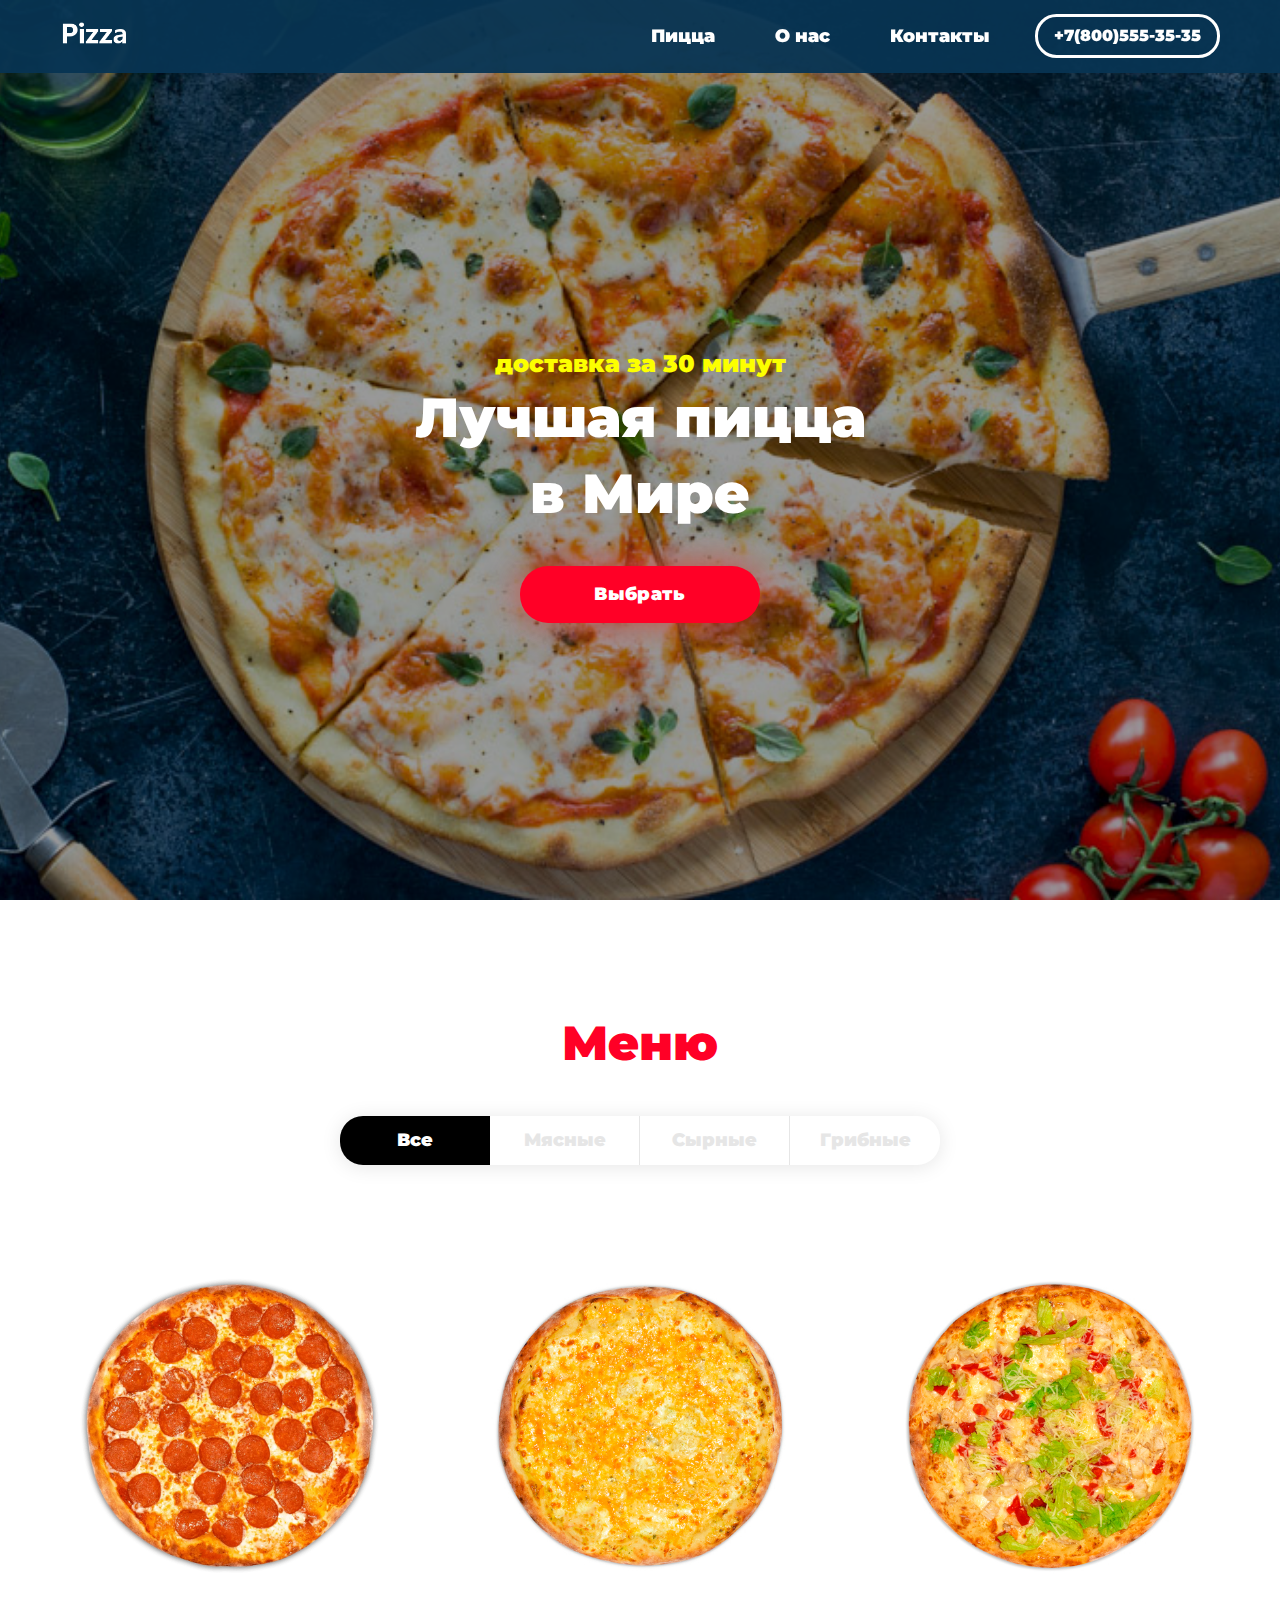
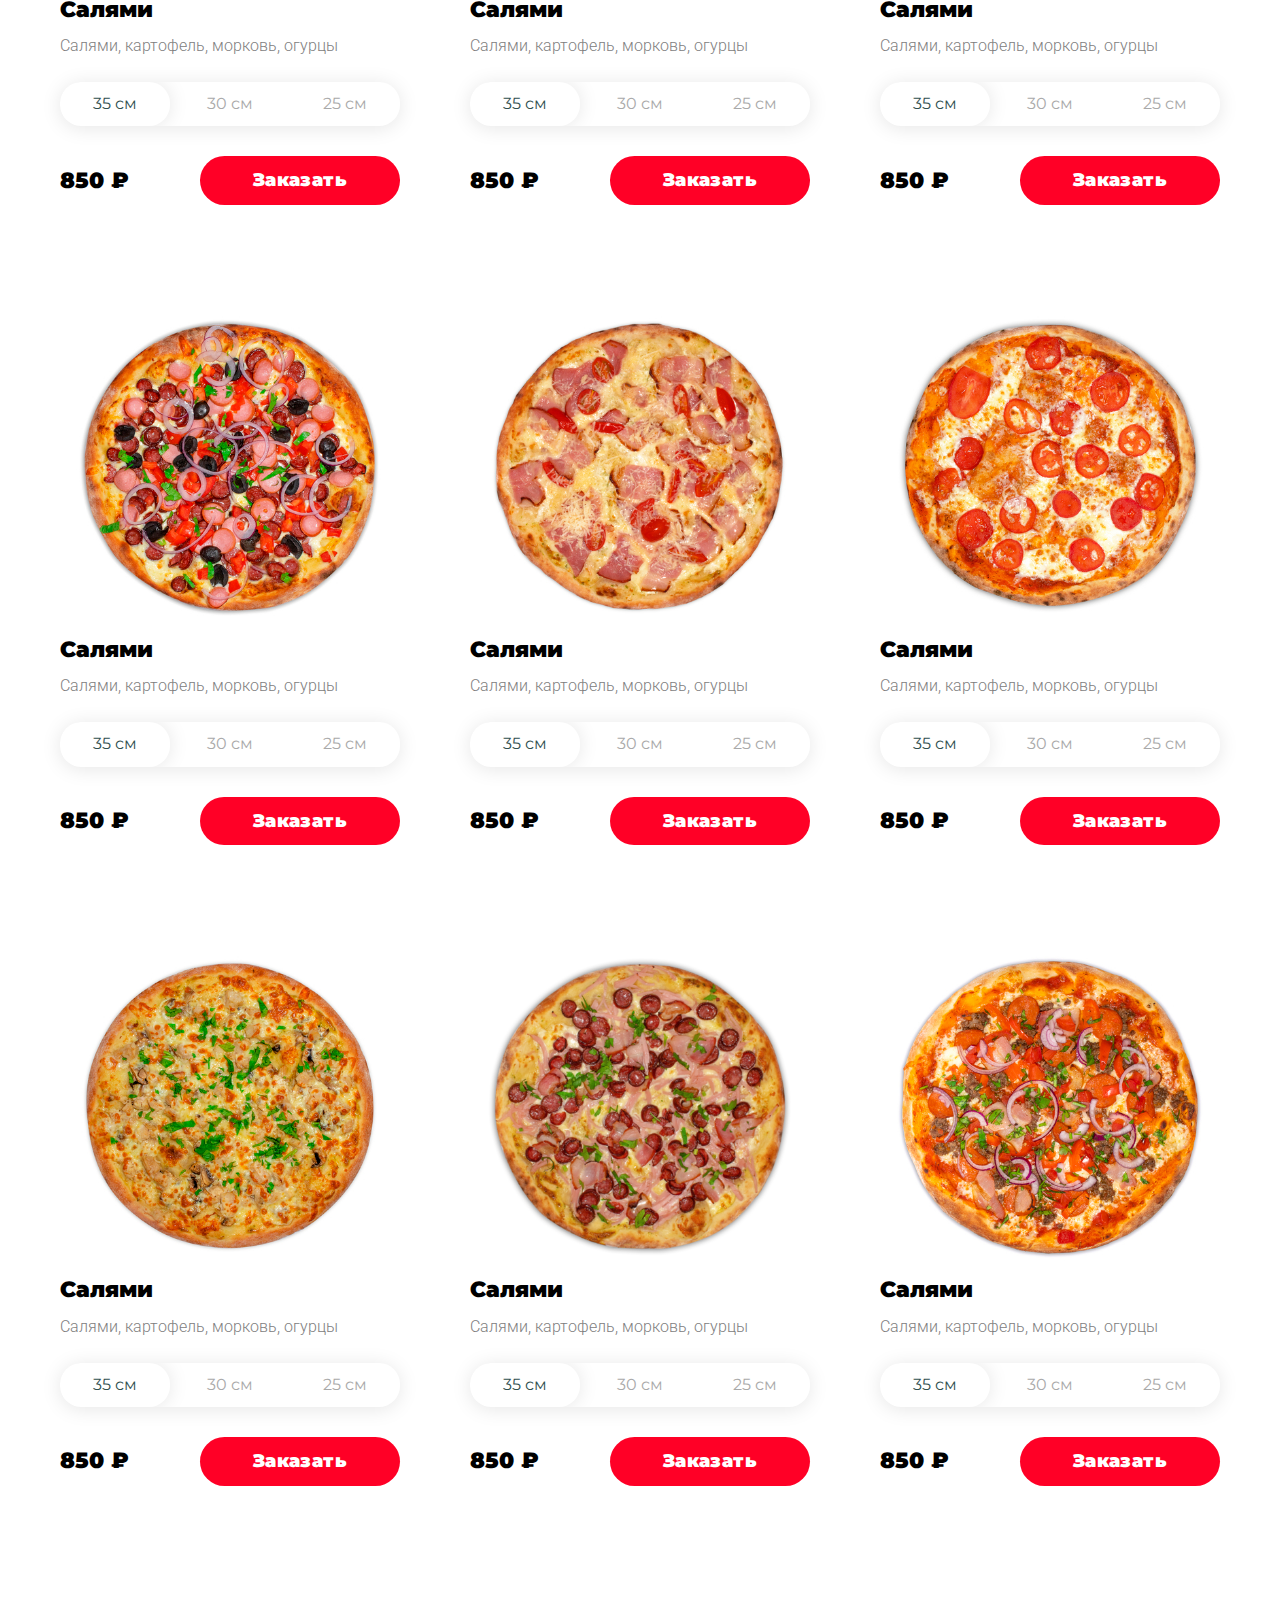
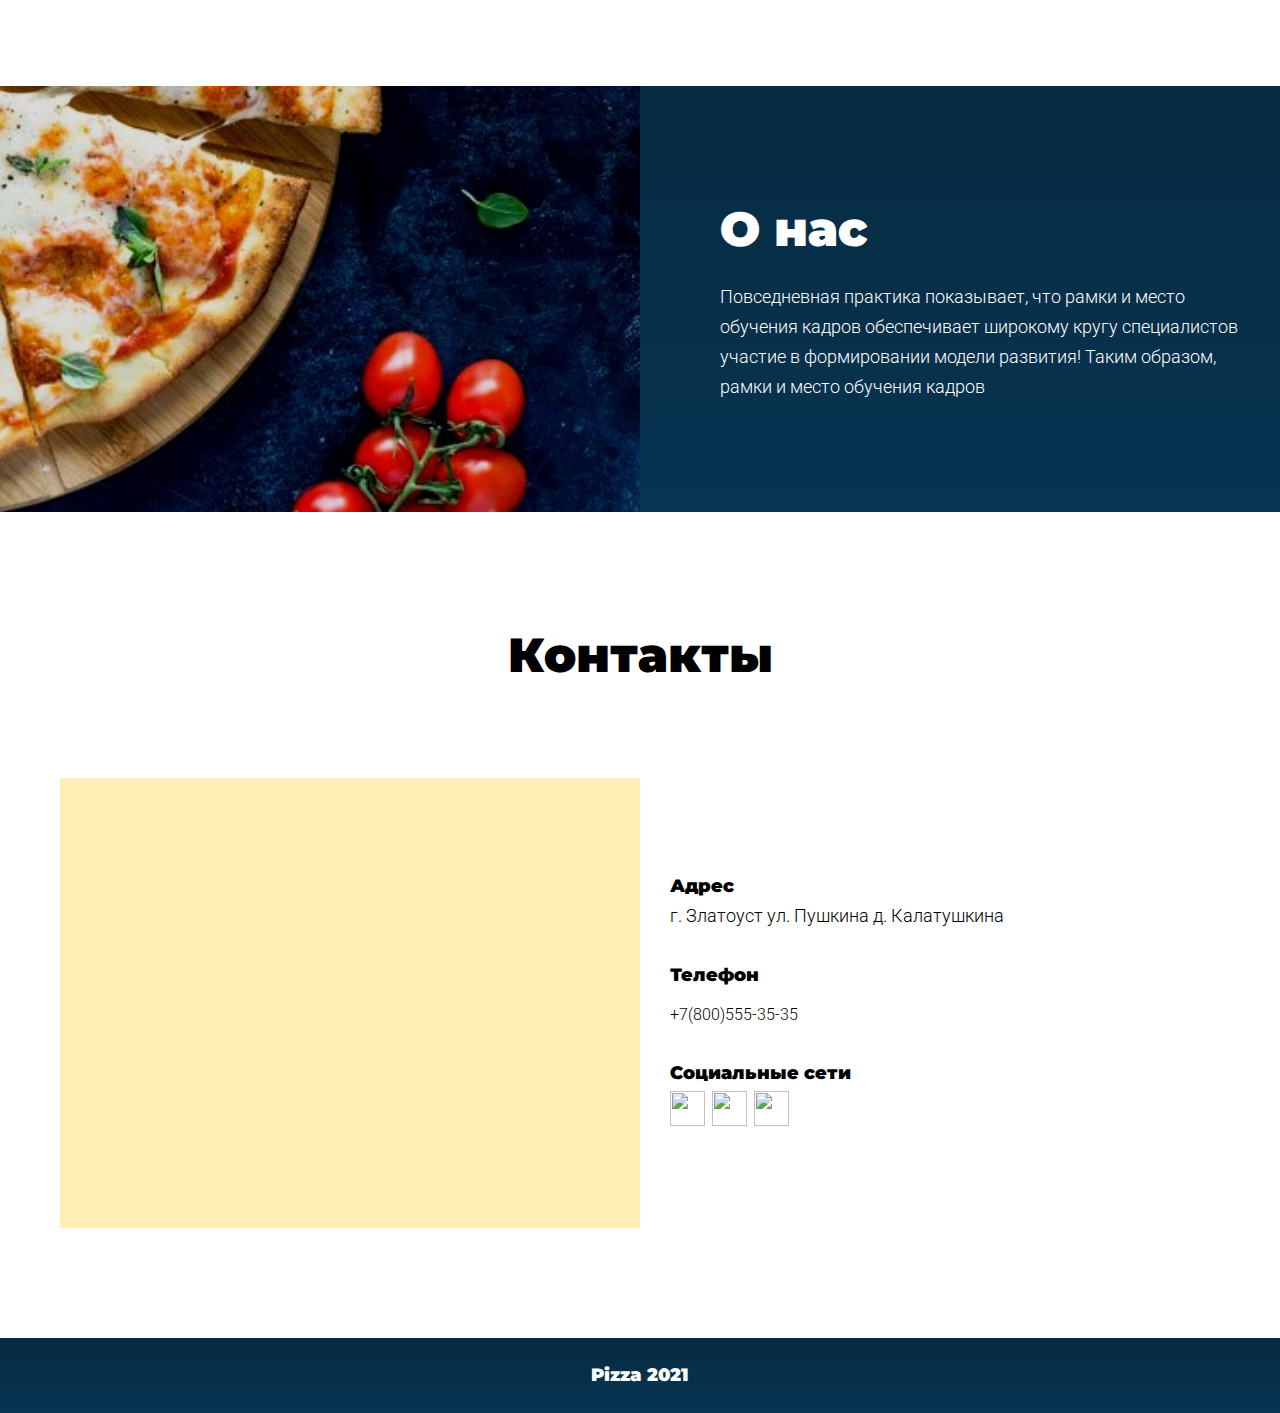
==== project/index.html @ 83291b9b "Filtration, Popup, Header, Map, Navigation, Dynamic data" ====
<!DOCTYPE html>
<html lang="ru">
<head>
    <meta charset="UTF-8">
    <meta http-equiv="X-UA-Compatible" content="IE=edge">
    <meta name="viewport" content="width=device-width, initial-scale=1.0">
    <link rel="preconnect" href="https://fonts.googleapis.com">
    <link rel="preconnect" href="https://fonts.gstatic.com" crossorigin>
    <link href="https://fonts.googleapis.com/css2?family=Roboto&display=swap" rel="stylesheet">
    <link rel="preconnect" href="https://fonts.googleapis.com">
    <link rel="preconnect" href="https://fonts.gstatic.com" crossorigin>
    <link href="https://fonts.googleapis.com/css2?family=Montserrat:wght@500&family=Roboto:wght@900&display=swap" rel="stylesheet">

    <link rel="stylesheet" href="css/normalize.css">
    <link rel="stylesheet" href="css/main.css">
    <link rel="stylesheet" href="css/section-top.css">
    <link rel="stylesheet" href="css/components.css">
    <link rel="stylesheet" href="css/header-page.css">
    <link rel="stylesheet" href="css/section-about.css">
    <link rel="stylesheet" href="css/section-contact.css">
    <link rel="stylesheet" href="css/footer-page.css">
    <link rel="stylesheet" href="css/popup.css">
    <title>Document</title>
</head>
<body>
    <!--heade-page-->
    <header class="header-page">
    <div class="container header-page__container">
        <div class="header-page__start">
            <div class="logo"><img class="logo__img" src="../project/img/common/logo4.png" width="70" height="21" alt=""></div>
        </div>
        <div class="header-page__end">
            <nav class="header-page__nav">
                <ul class="header-page__ul">
                    <li class="header-page__li">
                        <a class="header-page__link" href="#" data-scroll-to="section-catalog"><span class="header-page__text">Пицца</span></a>
                    </li>
                    <li class="header-page__li">
                        <a class="header-page__link" href="#" data-scroll-to="section-about"><span class="header-page__text"> О нас</span></a>
                    </li>
                    <li class="header-page__li">
                        <a class="header-page__link" href="#" data-scroll-to="section-contacts"><span class="header-page__text"> Контакты</span></a>
                    </li> 
                </ul>
            </nav>
            <div class="phone">
                <a class="phone__item header-page__phone" href="tel:+78005553535">+7(800)555-35-35</a>
            </div>
            <div class="header-page__hanburger"> 
                <button class="btn-menu" type="button" data-popup="popup-menu">
                    <span class="btn-menu__box">
                        <span class="btn-menu__inner"></span>
                    </span>
                </button>
            </div>
        </div>
    </div>
    </header>
    <!--header-page-->


    <!--section-top-->
    <section class="section-top">
        <div class="container section-top__container">
            <div class="section-top__info">доставка за 30 минут</div>
            <h1 class="section-top__title">Лучшая пицца в Мире</h1>
            <div class="section-top__btn">
                <button class="btn" type="button" data-scroll-to="section-catalog">Выбрать</button>
            </div>
       </div>
    </section>
    <!--section-top-->

    <!--section-catalog-->
    <section class="section-catalog">
    <div class="section section-catalog">
        <div class="container">
            <header class="section__header">
                <h2 class="page-title page-title--accent">Меню</h2>
                    <nav class="catalog-nav">
                        <ul class="catalog-nav__wrapper">
                            <li class="catalog-nav__item">
                                <button class="catalog-nav__btn is-active" type="button" data-filter="all">Все</button>
                            </li>
                            <li class="catalog-nav__item">
                                <button class="catalog-nav__btn" type="button" data-filter="meat">Мясные</button>
                            </li>
                            <li class="catalog-nav__item">
                                <button class="catalog-nav__btn" type="button" data-filter="cheese">Сырные</button>
                            </li>
                            <li class="catalog-nav__item">
                                <button class="catalog-nav__btn" type="button" data-filter="mushrooms">Грибные</button>
                            </li>
                        </ul>
                    </nav>
            </header>

            <div class="catalog">
                <div class="catalog__item" data-category="meat">
                    <div class="product catalog__product">
                        <img  src="../project/img/section-catalog/1.png" alt="" class="product__img">
                        <div class="product__content">
                            <h3 class="product__title">Салями</h3>
                            <p class="product__discription">Салями, картофель, морковь, огурцы</p>
                        </div>
                        <footer class="product__footer">
                            <div class="product__sizes">
                                <button class="product__size is-active" type="button">35 см</button>
                                <button class="product__size" type="button">30 см</button>
                                <button class="product__size" type="button">25 см</button>
                            </div>
                            <div class="product__bottom">
                                <div class="product__price">
                                    <span class="product__price-value">850</span>
                                    <span class="product__currently">&#8381</span>                   
                                </div>
                            <button type="button" class="btn product__btn" data-popup="popup-order">Заказать</button>
                            </div>
                        </footer>
                    </div>
                </div>
                <div class="catalog__item" data-category="cheese">
                    <div class="product catalog__product">
                        <img  src="../project/img/section-catalog/2.png" alt="" class="product__img">
                        <div class="product__content">
                            <h3 class="product__title">Салями</h3>
                            <p class="product__discription">Салями, картофель, морковь, огурцы</p>
                        </div>
                        <footer class="product__footer">
                            <div class="product__sizes">
                                <button class="product__size is-active" type="button">35 см</button>
                                <button class="product__size" type="button">30 см</button>
                                <button class="product__size" type="button">25 см</button>
                            </div>
                            <div class="product__bottom">
                                <div class="product__price">
                                    <span class="product__price-value">850</span>
                                    <span class="product__currently">&#8381</span>                   
                                </div>
                                <button type="button" class="btn product__btn" data-popup="popup-order">Заказать</button>
                            </div>
                        </footer>
                    </div>
                </div>
                <div class="catalog__item" data-category="cheese">
                    <div class="product catalog__product">
                        <img  src="../project/img/section-catalog/3.png" alt="" class="product__img">
                        <div class="product__content">
                            <h3 class="product__title">Салями</h3>
                            <p class="product__discription">Салями, картофель, морковь, огурцы</p>
                        </div>
                        <footer class="product__footer">
                            <div class="product__sizes">
                                <button class="product__size is-active" type="button">35 см</button>
                                <button class="product__size" type="button">30 см</button>
                                <button class="product__size" type="button">25 см</button>
                            </div>
                            <div class="product__bottom">
                                <div class="product__price">
                                    <span class="product__price-value">850</span>
                                    <span class="product__currently">&#8381</span>                   
                                </div>
                                <button type="button" class="btn product__btn" data-popup="popup-order">Заказать</button>
                            </div>
                        </footer>
                    </div>
                </div>
                <div class="catalog__item" data-category="meat">
                    <div class="product catalog__product">
                        <img  src="../project/img/section-catalog/4.png" alt="" class="product__img">
                        <div class="product__content">
                            <h3 class="product__title">Салями</h3>
                            <p class="product__discription">Салями, картофель, морковь, огурцы</p>
                        </div>
                        <footer class="product__footer">
                            <div class="product__sizes">
                                <button class="product__size is-active" type="button">35 см</button>
                                <button class="product__size" type="button">30 см</button>
                                <button class="product__size" type="button">25 см</button>
                            </div>
                            <div class="product__bottom">
                                <div class="product__price">
                                    <span class="product__price-value">850</span>
                                    <span class="product__currently">&#8381</span>                   
                                </div>
                                <button type="button" class="btn product__btn" data-popup="popup-order">Заказать</button>
                            </div>
                        </footer>
                    </div>
                </div>
                <div class="catalog__item" data-category="mushrooms">
                    <div class="product catalog__product">
                        <img  src="../project/img/section-catalog/5.png" alt="" class="product__img">
                        <div class="product__content">
                            <h3 class="product__title">Салями</h3>
                            <p class="product__discription">Салями, картофель, морковь, огурцы</p>
                        </div>
                        <footer class="product__footer">
                            <div class="product__sizes">
                                <button class="product__size is-active" type="button">35 см</button>
                                <button class="product__size" type="button">30 см</button>
                                <button class="product__size" type="button">25 см</button>
                            </div>
                            <div class="product__bottom">
                                <div class="product__price">
                                    <span class="product__price-value">850</span>
                                    <span class="product__currently">&#8381</span>                   
                                </div>
                                <button type="button" class="btn product__btn" data-popup="popup-order">Заказать</button>
                            </div>
                        </footer>
                    </div>
                </div>
                <div class="catalog__item" data-category="meat">
                    <div class="product catalog__product">
                        <img  src="../project/img/section-catalog/6.png" alt="" class="product__img">
                        <div class="product__content">
                            <h3 class="product__title">Салями</h3>
                            <p class="product__discription">Салями, картофель, морковь, огурцы</p>
                        </div>
                        <footer class="product__footer">
                            <div class="product__sizes">
                                <button class="product__size is-active" type="button">35 см</button>
                                <button class="product__size" type="button">30 см</button>
                                <button class="product__size" type="button">25 см</button>
                            </div>
                            <div class="product__bottom">
                                <div class="product__price">
                                    <span class="product__price-value">850</span>
                                    <span class="product__currently">&#8381</span>                   
                                </div>
                                <button type="button" class="btn product__btn" data-popup="popup-order">Заказать</button>
                            </div>
                        </footer>
                    </div>
                </div>
                <div class="catalog__item" data-category="mushrooms">
                    <div class="product catalog__product">
                        <img  src="../project/img/section-catalog/7.png" alt="" class="product__img">
                        <div class="product__content">
                            <h3 class="product__title">Салями</h3>
                            <p class="product__discription">Салями, картофель, морковь, огурцы</p>
                        </div>
                        <footer class="product__footer">
                            <div class="product__sizes">
                                <button class="product__size is-active" type="button">35 см</button>
                                <button class="product__size" type="button">30 см</button>
                                <button class="product__size" type="button">25 см</button>
                            </div>
                            <div class="product__bottom">
                                <div class="product__price">
                                    <span class="product__price-value">850</span>
                                    <span class="product__currently">&#8381</span>                   
                                </div>
                                <button type="button" class="btn product__btn" data-popup="popup-order">Заказать</button>
                            </div>
                        </footer>
                    </div>
                </div>
                <div class="catalog__item" data-category="cheese">
                    <div class="product catalog__product">
                        <img  src="../project/img/section-catalog/8.png" alt="" class="product__img">
                        <div class="product__content">
                            <h3 class="product__title">Салями</h3>
                            <p class="product__discription">Салями, картофель, морковь, огурцы</p>
                        </div>
                        <footer class="product__footer">
                            <div class="product__sizes">
                                <button class="product__size is-active" type="button">35 см</button>
                                <button class="product__size" type="button">30 см</button>
                                <button class="product__size" type="button">25 см</button>
                            </div>
                            <div class="product__bottom">
                                <div class="product__price">
                                    <span class="product__price-value">850</span>
                                    <span class="product__currently">&#8381</span>                   
                                </div>
                                <button type="button" class="btn product__btn" data-popup="popup-order">Заказать</button>
                            </div>
                        </footer>
                    </div>
                </div>
                <div class="catalog__item" data-category="mushrooms">
                    <div class="product catalog__product">
                        <img  src="../project/img/section-catalog/9.png" alt="" class="product__img">
                        <div class="product__content">
                            <h3 class="product__title">Салями</h3>
                            <p class="product__discription">Салями, картофель, морковь, огурцы</p>
                        </div>
                        <footer class="product__footer">
                            <div class="product__sizes">
                                <button class="product__size is-active" type="button">35 см</button>
                                <button class="product__size" type="button">30 см</button>
                                <button class="product__size" type="button">25 см</button>
                            </div>
                            <div class="product__bottom">
                                <div class="product__price">
                                    <span class="product__price-value">850</span>
                                    <span class="product__currently">&#8381</span>                   
                                </div>
                                <button type="button" class="btn product__btn" data-popup="popup-order">Заказать</button>
                            </div>
                        </footer>
                    </div>
                </div>
            </div>
        </div>    
    </div>
    </section>
    <!--section-catalog-->



    <!--section-about-->
    <section class="section section-about">
        <img src="../project/img/section-about/bg2.jpg" alt="" class="section-about__img">
        <div class="container section-about__container">
            <div class="section-about__content">
                <h2 class="page-title section-about__title">О нас</h2>
                <p class="section-about__text">Повседневная практика показывает, что рамки и место обучения кадров обеспечивает широкому кругу специалистов участие в формировании модели развития! Таким образом, рамки и место обучения кадров</p>
            </div>
        </div>
    </section>
    <!--section-about-->


    <!--section-contact-->
    <section class="section section-contacts">
        <div class="container section-contacts__container">
            <header class="section__header">
                <h2 class="page-title section-contacts__title">Контакты</h2>  
            </header>
            <div class="contacts">
                <div class="contacts__start">
                    <div class="contacts__map" id="ymap"></div>
                </div>
                <div class="contacts__end">
                    <div class="contacts__item">
                        <h3 class="contacts__title">Адрес</h3>
                        <p class="contacts__text">г. Златоуст ул. Пушкина д. Калатушкина</p>
                    </div>
                    <div class="contacts__item">
                        <h3 class="contacts__title">Телефон</h3>
                        <p class="contacts__phone" href="tel:+78005553535">+7(800)555-35-35</p>
                    </div>
                    <div class="contacts__item">
                        <h3 class="contacts__title">Социальные сети</h3>
                        <ul class="socials">
                            <li class="socials__item">
                                <a href="https://www.youtube.com/watch?v=dQw4w9WgXcQ" class="socials__link">
                                    <img class="socials__icon" src="C:/Users/User/Desktop/Проекты/Pizza-Online-Store/project/img/common/twitter.svg" width="35" height="35">
                                </a>
                            </li>
                            <li class="socials__item">
                                <a href="https://www.youtube.com/watch?v=cv6a81Ulx-g" class="socials__link">
                                    <img class="socials__icon" src="C:/Users/User/Desktop/Проекты/Pizza-Online-Store/project/img/common/vk.svg" width="35" height="35">
                                </a>
                            </li>
                            <li class="socials__item">
                                <a href="https://www.youtube.com/watch?v=_S7WEVLbQ-Y" class="socials__link">
                                    <img class="socials__icon" src="C:/Users/User/Desktop/Проекты/Pizza-Online-Store/project/img/common/inst.svg" width="35" height="35">
                                 </a>
                            </li>
                        </ul>
                    </div>
                </div>
            </div>
            </div>
        </div>
    </section>
    <!--section-contact-->

    <!--footer-page-->
    <footer class="footer-page">
        <div class="conteiner">
            <div class="footer-page__text">Pizza 2021</div>  
        </div>
    </footer>
    <!--footer-page-->


    <!--popup-menu-->
    <div class="popup  popup-menu">
        <div class="popup__wrapper">
            <div class="popup__inner">
                <div class="popup__content popup__content--fluid popup__content--centered">
                    <button class="btn-close popup__btn-close popup-close"></button>
                    <nav class="mobile-menu popup__mobile-menu">
                        <ul class="mobile-menu__ul">
                            <li class="mobile-menu__li">
                                <a class="mobile-menu__link popup-close" href="#" data-scroll-to="section-catalog">Пицца</a>
                            </li>
                            <li class="mobile-menu__li">
                                <a class="mobile-menu__link popup-close" href="#" data-scroll-to="section-about">О нас</a>
                            </li>
                            <li class="mobile-menu__li">
                                <a class="mobile-menu__link popup-close" href="#" data-scroll-to="section-contacts">Контакты</a>
                            </li> 
                        </ul>
                    </nav>  
                    <div class="phone popup__phone">
                        <a class="phone__item phone__item--accent" href="tel:+78005553535">+7(800)555-35-35</a>
                    </div>
                    <ul class="socials">
                        <li class="socials__item">
                            <a href="https://www.youtube.com/watch?v=dQw4w9WgXcQ" class="socials__link">
                                <img class="socials__icon" src="C:/Users/User/Desktop/Проекты/Pizza-Online-Store/project/img/common/twitter.svg" width="35" height="35">
                            </a>
                        </li>
                        <li class="socials__item">
                            <a href="https://www.youtube.com/watch?v=cv6a81Ulx-g" class="socials__link">
                                <img class="socials__icon" src="C:/Users/User/Desktop/Проекты/Pizza-Online-Store/project/img/common/vk.svg" width="35" height="35">
                            </a>
                        </li>
                        <li class="socials__item">
                            <a href="https://www.youtube.com/watch?v=_S7WEVLbQ-Y" class="socials__link">
                                <img class="socials__icon" src="C:/Users/User/Desktop/Проекты/Pizza-Online-Store/project/img/common/inst.svg" width="35" height="35">
                             </a>
                        </li>
                    </ul>
                </div>
            </div>
        </div>
    </div>
    <!--popup-menu-->



    <!--popup-order-->
    <div class="popup popup-order" >
        <div class="popup__wrapper">
            <div class="popup__inner">
                <div class="popup__content">
                    <button class="btn-close popup__btn-close popup-close"></button>  
                    <h2 class="page-title popup__title ">Заполните форму</h2>     
                    <p class="popup__subtitle popup__subtitle--order">Мы доставим вам горячую пиццу за 30 минут</p>
                    <div class="order">
                        <img class="order__img" src="../project/img/section-catalog/1.png" alt="" >
                        <h3 class="order__title">
                            <span class="order-product-title">Салями</span>
                            <span class="order-product-price">850</span>&#8381;
                        </h3>
                        <P class="order__size">35 см</P>
                        <form class="form">
                            <input class="order-info-title" type="hidden" name="пицца">
                            <input class="order-info-price" type="hidden" name="цена">
                            <input class="order-info-size" type="hidden" name="размер">
                            <input class="form__input" type="text" name="Имя" placeholder="Имя" required>
                            <input  class="form__input" type="text" name="Телефон" placeholder="Телефон" required>
                            <input  class="form__input" type="text" name="Адрес" placeholder="Адрес" required>
                            <select class="form__input" name="Оплата">
                                <option value="Оплата наличными">Оплата наличными</option>
                                <option value="Оплата картой">Оплата картой</option>
                            </select>
                            <button  class="btn form__btn" type="submit">Отправить</button>
                        </form>
                    </div>
                </div>
            </div>
        </div>
    </div>
    <!--popup-order-->

     <!--popup-thanks-->
     <div class="popup popup-thanks">
        <div class="popup__wrapper">
            <div class="popup__inner">
                <div class="popup__content">
                    <button class="btn-close popup__btn-close popup-close"></button>  
                    <h2 class="page-title popup__title ">Успешно отправлено</h2>     
                    <p class="popup__subtitle">Мы уже начали готовить вышу пиццу</p>
                   
                </div>
            </div>
        </div>
    </div>
    <!--popup-thanks-->

    <!--popup-error-->
    <div class="popup popup-error">
        <div class="popup__wrapper">
            <div class="popup__inner">
                <div class="popup__content">
                    <button class="btn-close popup__btn-close popup-close"></button>  
                    <h2 class="page-title popup__title ">Произошла ошибка</h2>     
                    <p class="popup__subtitle">Пожалуйста, сделайте заказ по номеру <a href="tel:+78005553535" class="popup__link"> +7(800)555-35-35</a></p>
                   
                </div>
            </div>
        </div>
    </div>
    <!--popup-error-->

    <!--scripts-->
    <script src="js/myLib.js"></script>
    <script src="js/header.js"></script>
    <script src="js/popup.js"></script>
    <script src="js/srcollTo.js"></script>
    <script src="js/catalog.js"></script>
    <script src="js/product.js"></script>
    <!--<script src="https://api-maps.yandex.ru/2.1/?lang=ru_RU" type="text/javascript"></script>
    <script src="js/map.js"></script>
    -->
    <!--scripts-->
</body>
</html>
---- project/css/main.css ----
/*
font-family: 'Roboto', sans-serif;
font-family: 'Montserrat', sans-serif;

брейкапоинты:
lg: 1200px;  
md: 992px;
sm: 767px;
xs: 576px;
*/

* {
  box-sizing: border-box;
}

body {
  font-family: 'Roboto', sans-serif;
  font-weight: 300;
  font-size: 16px;
  line-height: 1.375;
  color: black;
}

img {
  max-width: 100%;
  height: auto;
}

.no-scroll {
  overflow: hidden;
}
---- project/css/section-top.css ----
.section-top {
  height: 100vh;
  min-height: 600px;
  background: #073452 url(../img/section-top/bg2.jpg) no-repeat center;
  background-size: cover;
  color: white;
  display: flex;
  justify-content: center;
  align-items: center;
  text-align: center;
  position: relative;
  padding: 170px 0 100px;
}

.section-top::before {
  content: '';
  position: absolute;
  top: 0;
  left: 0;
  background: rgba(0, 0, 0, 0.4);
  width: 100%;
  height: 100%;
}

.section-top__container {
  position: relative;
}

.container.section-top__container {
  width: 500px;
}

.section-top__info {
  font-size: 24px;
  font-family: 'Montserrat', sans-serif;
  font-weight: 900;
  color: #fcff00;
  margin: 0;
}

.section-top__title {
  font-family: 'Montserrat', sans-serif;
  font-size: 55px;
  font-weight: 900;
  margin: 0 0 35px;
}

@media (max-width: 992px) {
  .section-top {
    padding-top: 150px;
  }
}

@media (max-width: 576px) {
  .section-top__info {
    font-size: 18px;
  }
  .section-top__title {
    font-size: 40px;
  }
}

@media (max-width: 360px) {
  .section-top__title {
    font-size: 40px;
  }
}
---- project/css/components.css ----
/*btn start*/

.btn {
  background: #ff0026;
  color: white;
  display: inline-block;
  padding: 18px 20px;
  width: 240px;
  max-width: 100%;
  border-radius: 28px;
  font-size: 18px;
  font-family: 'Montserrat', sans-serif;
  font-weight: 900;
  cursor: pointer;
  border: 0;
  text-align: center;
  letter-spacing: 0.02em;
  box-shadow: 0px 0px 38px 0px rgb(212 66 50 / 90%);
  transition: color 0.2s, background 0.2s, opacity 0.2s;
}

.btn:hover {
  background: #990816;
}

.btn:active {
  opacity: 0.8;
  transform: scale(0.95);
}

@media (max-width: 576px) {
  .btn {
    padding: 16px 20px;
    width: 220px;
    font-size: 16px;
  }
}

/*btn end*/

/*container start*/

.container {
  padding: 0 20px;
  width: 1200px;
  max-width: 100%;
  margin: 0 auto;
}

/*container end*/

/*phone start*/

.phone__item {
  font-family: 'Montserrat', sans-serif;
  font-weight: 900;
  color: white;
  text-decoration: none;
  display: inline-block;
  border: 3px solid white;
  padding: 8px 16px;
  border-radius: 21.5px;
  transition: color 0.2s, background 0.2s, opacity 0.2s;
}

.phone__item--accent {
  border-color: #ff0026;
  color: #ff0026;
}

.phone__item:hover {
  background: black;
  color: white;
}

.phone__item--accent:hover {
  background: #ff0026;
  color: white;
}

.phone__item:active {
  opacity: 0.8;
}

/*phone end*/

/*btn-menu start*/

.btn-menu {
  background: none;
  border-radius: 0;
  cursor: pointer;
  display: inline-block;
  padding: 15px;
  border: 0;
}

.btn-menu__box {
  display: inline-block;
  width: 40px;
  height: 24px;
}

.btn-menu__inner {
  position: relative;
  background: white;
  height: 4px;
  top: 75%;
  width: 100%;
  display: block;
  position: relative;
  border-radius: 5px;
}

.btn-menu__inner::before,
.btn-menu__inner::after {
  content: '';
  width: 100%;
  height: 4px;
  background: white;
  position: absolute;
  left: 0;
  border-radius: 5px;
}

.btn-menu__inner::before {
  top: -10px;
}
.btn-menu__inner::after {
  bottom: -10px;
}
/*btn-menu end*/

/*section start*/

.section {
  padding: 110px 0;
}

.section__header {
  margin-bottom: 90px;
}

@media (max-width: 576px) {
  .section__header {
    margin-bottom: 70px;
  }

  .section {
    padding: 110px 0;
  }
}

/*section end*/

/*page-title start*/
.page-title {
  font-size: 48px;
  margin: 0 auto 40px;
  font-family: 'Montserrat', sans-serif;
  text-align: center;
  font-weight: 900;
}

.page-title--accent {
  color: #ff0026;
}

@media (max-width: 576px) {
  .page-title {
    font-size: 35px;
  }
}
/*page-title end*/

/*catalog-nav start*/

.catalog-nav {
  display: flex;
  justify-content: center;
}

.catalog-nav__wrapper {
  list-style: none;
  margin: 0;
  padding: 0;
  display: flex;
  box-shadow: 0px 2px 20px 0px rgba(0, 0, 0, 0.1);
  border-radius: 23px;
  overflow: hidden;
}

.catalog-nav__btn {
  padding: 14px;
  border: 0;
  background-color: transparent;
  cursor: pointer;
  display: inline-block;
  text-align: center;
  min-width: 150px;
  font-size: 18px;
  font-family: 'Montserrat', sans-serif;
  font-weight: 900;
  color: #e6e6e6;
  border-right: 1px solid #e6e6e6;
  transition: border 0.2s, background 0.2s, color 0.2s;
}

.catalog-nav__btn.is-active {
  background: black;
  color: white;
  border-color: black;
}

.catalog-nav__btn:not(.is-active):hover {
  background: #ff0026;
  color: white;
  border-right-color: #ff0026;
}

.catalog-nav__item:last-of-type .catalog-nav__btn {
  border-right: 0;
}

@media (max-width: 767px) {
  .catalog-nav {
    width: 500px;
    max-width: 100%;
    margin: 0 auto;
  }

  .catalog-nav__wrapper {
    flex-wrap: wrap;
    width: 100%;
    border-radius: 10px;
  }

  .catalog-nav__item {
    width: 50%;
    flex-grow: 1;
  }

  .catalog-nav__btn {
    min-width: 0;
    width: 100%;
    border-top: 1px solid #e6e6e6;
  }

  .catalog-nav__item:nth-of-type(1) .catalog-nav__btn,
  .catalog-nav__item:nth-of-type(2) .catalog-nav__btn {
    border-top: 0;
  }

  .catalog-nav__item:nth-of-type(even) .catalog-nav__btn {
    border-right: 0;
  }
}

/*catalog-nav end*/

/*catalog start*/

.catalog {
  display: flex;
  flex-wrap: wrap;
  margin: 0 -35px;
}

.catalog__item {
  width: calc(100% / 3);
  margin-bottom: 90px;
  padding: 0 35px;
}

.catalog__img {
  display: block;
  margin: 0 auto 15px;
  max-width: 100%;
  height: auto;
}

@media (max-width: 1250px) {
  .catalog__item {
    padding-left: 20px;
    padding-right: 20px;
  }
  .catalog {
    margin: 0 -20px;
  }
}

@media (max-width: 992px) {
  .catalog__item {
    width: 50%;
  }
}

@media (max-width: 767px) {
  .catalog__item {
    width: 100%;
  }

  .catalog__product {
    width: 350px;
    margin: 0 auto;
    max-width: 100%;
    padding-bottom: 50px;
    border-bottom: 2px solid #e6e6e6;
  }

  .catalog__item:last-of-type {
    margin-bottom: 0;
  }

  .catalog__item:last-of-type .catalog__product {
    border-bottom: 0;
    padding-bottom: 0;
  }
}

/*catalog end*/

/*product start\t*/

.product {
  display: flex;
  flex-direction: column;
  height: 100%;
}

.product__title {
  margin: 0 0 10px;
  font-family: 'Montserrat', sans-serif;
  font-weight: 900;
  font-size: 22px;
}

.product__discription {
  margin: 0;
  color: grey;
}

.product__content {
  margin-bottom: 25px;
  flex-grow: 1;
}

.product__sizes {
  display: flex;
  margin-bottom: 30px;
  border-radius: 21px;
  overflow: hidden;
  box-shadow: 0px 2px 20px 0px rgba(0, 0, 0, 0.1);
  justify-content: space-between;
}

.product__size {
  border: 0;
  background-color: transparent;
  cursor: pointer;
  display: inline-block;
  text-align: center;
  color: darkgrey;
  font-family: 'Montserrat', sans-serif;
  padding: 13px 33px;
}

.product__size.is-active {
  color: darkslategrey;
  box-shadow: 0px 0px 20px 0px rgba(0, 0, 0, 0.1);
  border-radius: 21px;
}
.product__size:hover {
  color: darkslategrey;
  box-shadow: 0px 0px 20px 0px rgba(0, 0, 0, 0.1);
  border-radius: 21px;
}

.product__price {
  font-family: 'Montserrat', sans-serif;
  font-size: 22px;
  font-weight: 900;
}

.product__bottom {
  display: flex;
  align-items: center;
  justify-content: space-between;
}

.product__btn {
  box-shadow: none;
  background: #ff0026;
  width: 200px;
  padding: 14px 20px;
}

.product__btn:hover {
  background: #990816;
}

@media (min-width: 993px) and (max-width: 1200px) {
  .product__size {
    padding: 13px 25px;
  }
}

@media (max-width: 376px) {
  .product__size {
    padding: 13px 25px;
  }

  @media (max-width: 376px) {
    .product__price {
      font-size: 18px;
    }
  }
}
/*product end*/

/*socials start*/

.socials {
  list-style: none;
  margin: 0;
  padding: 0;
  display: flex;
}

.socials__item {
  margin-right: 7px;
}

.socials__link {
  display: inline-block; /*Для того чтобы ссылка заполняла пространство полностью*/
}

.socials__icon {
  fill: #ff0026;
  width: 35px;
  height: 35px;
}

@media (max-width: 767px) {
  .socials__item {
    margin-right: 15px;
  }

  .socials__icon {
    width: 45px;
    height: 45px;
  }
}

/*socials end*/

/*btn-close start*/

.btn-close {
  position: relative;
  border: none;
  cursor: pointer;
  background: none;
  padding: 0;
  width: 50px;
  height: 50px;
  display: inline-block;
}

.btn-close::before,
.btn-close::after {
  content: '';
  background: #d2d2d2;
  height: 40px;
  width: 3px;
  position: absolute;
  border-radius: 10px;
  top: 50%;
  transition: trandform 0.2s, opacity 0.2s;
}

.btn-close:hover {
  transform: scale(1.1);
}

.btn-close:active {
  transform: scale(0.9);
  opacity: 0.8;
}

.btn-close::before {
  transform: translateY(-50%) rotate(45deg);
}

.btn-close::after {
  transform: translateY(-50%) rotate(-45deg);
}

/*btn-close end*/

/*mobile-menu start*/

.mobile-menu {
  width: 100%;
}

.mobile-menu__ul {
  list-style: none;
  margin: 0;
  padding: 0;
}

.mobile-menu__link {
  text-decoration: none;
  padding: 20px 0;
  display: block;
  font-family: 'Montserrat', sans-serif;
  font-size: 24px;
  color: inherit;
  font-weight: 900;
  text-align: center;
  transform: background 0.2s, color 0.2s, opacity 0.2s;
}

.mobile-menu__link:hover {
  background: #ff0026;
  color: white;
}

.mobile-menu__link:active {
  opacity: 0.8;
}

@media (max-width: 767px) {
  .mobile-menu__link {
    font-size: 20px;
  }
}
/*mobile-menu end*/

/*order start*/
.order {
  max-width: 310px;
  margin: 0 auto;
}

.order__img {
  width: 186px;
  display: block;
  margin: 0 auto 10px;
}

.order__title {
  font-family: 'Montserrat', sans-serif;
  margin: 0 0 5px;
  text-align: center;
  font-weight: 900;
}

.order__subtitle {
  margin: 0 0 30px;
  font-family: 'Montserrat', sans-serif;
  text-align: center;
  color: grey;
  font-weight: 900;
}

.order__size {
  margin: 0 0 30px;
  font-family: 'Montserrat', sans-serif;
  text-align: center;
  color: grey;
  font-weight: 900;
}

/*order end*/

/*form start*/
.form__input {
  display: block;
  width: 100%;
  padding: 20px 28px;
  background: #f7f7f7;
  border-radius: 32px;
  margin-bottom: 8px;
  border: 2px solid transparent;
  outline: none;
}

.form__input:focus {
  border-color: #ff0026;
}

.form__btn {
  box-shadow: none;
  width: 100%;
  background: #ff0026;
  padding: 22px 28px;
  border-radius: 50px;
}

/*form end*/
---- project/css/header-page.css ----
.header-page {
  position: fixed;
  top: 0;
  left: 0;
  width: 100%;
  z-index: 5;
  background: rgba(7, 52, 82, 0.95);
  padding: 9px 0;
  overflow: hidden;
}

.header-page__container {
  display: flex;
  justify-content: space-between;
  align-items: center;
}

.header-page__end {
  display: flex;
  align-items: center;
}

.header-page__nav {
  margin-right: 15px;
}

.header-page__ul {
  list-style-type: none;
  display: flex;
  margin: 0;
  padding: 0;
}

.header-page__link {
  color: white;
  text-decoration: none;
  display: block;
  padding: 15px 30px;
  font-family: 'Montserrat', sans-serif;
  font-size: 18px;
  font-weight: 900;
  position: relative;
  transition: padding 0.4s;
}
.header-page__link:hover {
  color: black;
}

.header-page__link::before {
  content: '0';
  position: absolute;
  top: 50%;
  left: 0;
  background: white;
  width: 100%;
  height: calc(100% + 110px);
  transform: translateY(-50%);
  opacity: 0;
  transition: all 0.2s;
}

.header-page__link:hover::before {
  opacity: 1;
}

.header-page__text {
  position: relative;
  transition: color 0.2s;
}

.header-page__link:hover {
  color: black;
}

.header-page__hanburger {
  display: none;
  margin-right: -15px;
}

.header-page.is-active .header-page__link {
  padding-top: 0;
  padding-bottom: 0;
}

@media (max-width: 1200px) {
  .header-page__link {
    font-size: 16px;
    padding: 12px 15px;
  }
  .header-page__phone {
    font-size: 14px;
    padding: 7px 16px;
  }
}

@media (max-width: 992px) {
  .header-page__nav {
    display: none;
  }

  .header-page__hanburger {
    display: block;
  }

  .header-page {
    padding: 5px 0;
  }
}

@media (max-width: 480px) {
  .header-page__phone {
    display: none;
  }
}
---- project/css/section-about.css ----
.section-about {
  background: linear-gradient(to top, rgba(7, 52, 82, 1), rgb(7, 43, 66));
  color: white;
  position: relative;
}

.section-about__img {
  position: absolute;
  top: 0;
  left: 0;
  width: 50%;
  height: 100%;
  object-fit: cover;
}

.section-about__container {
  position: relative;
  display: flex;
  justify-content: flex-end;
  width: 1400px;
}

.section-about__content {
  width: 50%;
  padding-left: 80px;
}

.section-about__title {
  text-align: left;
  margin-bottom: 20px;
}

.section-about__text {
  font-size: 18px;
  line-height: 1.67;
  margin: 0;
}

@media (max-width: 1200px) {
  .section-about {
    padding-top: 80px;
    padding-bottom: 80px;
  }

  .section-about__content {
    padding-left: 50px;
  }
}

@media (max-width: 767px) {
  .section-about__img {
    width: 100%;
  }
  .section-about__container {
    justify-content: center;
  }

  .section-about__content {
    padding-left: 0;
    width: 500px;
    max-width: 100%;
  }
}
---- project/css/section-contact.css ----
.section-contacts__container {
  position: relative;
}

.section-contacts__container::before {
  content: '';
  position: absolute;
  background: url(../img/section-contact/food.png) no-repeat;
  background-size: cover;
  width: 350px;
  height: 326px;
  right: -40px;
  bottom: -5px;
}

.section-contacts__title {
  margin-bottom: 0;
}

.contacts {
  display: flex;
  align-items: center;
  position: relative;
  flex-wrap: wrap;
  justify-content: center;
}

.contacts__start {
  width: 50%;
}

.contacts__end {
  width: 50%;
  padding-left: 30px;
}

.contacts__map {
  height: 450px;
  background: #fef0b4;
}

.contacts__title {
  margin: 0 0 5px;
  font-family: 'Montserrat', sans-serif;
  font-size: 18px;
  font-weight: 900;
}

.contacts__item {
  margin-bottom: 35px;
}

.contacts__item:last-of-type {
  margin-bottom: 0;
}

.contacts__text {
  margin: 0;
  font-size: 18px;
}

.contacts__phone {
  color: inherit;
  text-decoration: none;
  transition: color 0.2s;
}

.contacts__phone:hover {
  color: #ff0026;
}

@media (max-width: 1800px) {
  .section-contacts__container::before {
    right: -40px;
  }
}

@media (max-width: 1400px) {
  .section-contacts__container::before {
    right: 10px;
  }
}

@media (max-width: 1300px) {
  .section-contacts__container::before {
    right: 40px;
  }
}

@media (max-width: 1200px) {
  .section-contacts__container::before {
    content: none;
  }
}

@media (max-width: 992px) {
  .contacts__map {
    height: 350px;
  }
}

@media (max-width: 767px) {
  .section-contacts {
    padding-bottom: 0;
  }

  .contacts__start {
    width: 100%;
    order: 1;
  }

  .contacts__end {
    margin-bottom: 40px;
    padding-left: 0;
    width: 400px;
    max-width: 100%;
  }

  .contacts__map {
    margin: 0 -20px;
    height: 300px;
  }
}
---- project/css/footer-page.css ----
.footer-page {
  background: linear-gradient(to top, rgba(7, 52, 82, 1), rgb(7, 43, 66));
  padding: 25px 0;
}

.footer-page__text {
  font-family: 'Montserrat', sans-serif;
  color: white;
  text-align: center;
  font-weight: 900;
  font-size: 18px;
}
---- project/css/popup.css ----
.popup {
  position: fixed;
  z-index: 10;
  top: 0;
  left: 0;
  background: rgba(0, 0, 0, 0.7);
  width: 100%;
  height: 100%;
  overflow: auto;
  pointer-events: none;
  opacity: 0;
  visibility: hidden;
}

.popup.is-active {
  pointer-events: auto;
  opacity: 1;
  visibility: visible;
}

.popup__wrapper {
  display: table;
  width: 100%;
  height: 100%;
}

.popup__inner {
  display: table-cell;
  vertical-align: middle;
  padding: 50px 0;
}

.popup__content {
  background: white;
  padding: 70px 20px;
  max-width: 730px;
  margin: 0 auto;
  position: relative;
  border-radius: 20px;
}

.popup__content--fluid {
  padding-left: 0;
  padding-right: 0;
}

.popup__content--centered {
  display: flex;
  flex-direction: column;
  align-items: center;
}

.popup__btn-close {
  position: absolute;
  top: 20px;
  right: 20px;
}

.popup__title {
  margin-bottom: 20px;
}

.popup__subtitle {
  margin: 0;
  text-align: center;
  font-size: 24px;
}

.popup__subtitle--order {
  max-width: 360px;
  margin: 0 auto 40px;
}

.popup__phone {
  margin-bottom: 30px;
}

.popup__link {
  text-decoration: none;
  color: inherit;
  white-space: nowrap;
}

.popup__mobile-menu {
  margin-bottom: 30px;
}

@media (max-width: 767px) {
  .popup__inner {
    padding: 0;
  }
  .popup__content {
    max-width: 100%;
    border-radius: 0;
    height: 100%;
    padding-top: 100px;
  }
  .popup__subtitle {
    font-size: 18px;
  }
  .popup__subtitle--order {
    max-width: 260px;
  }
}
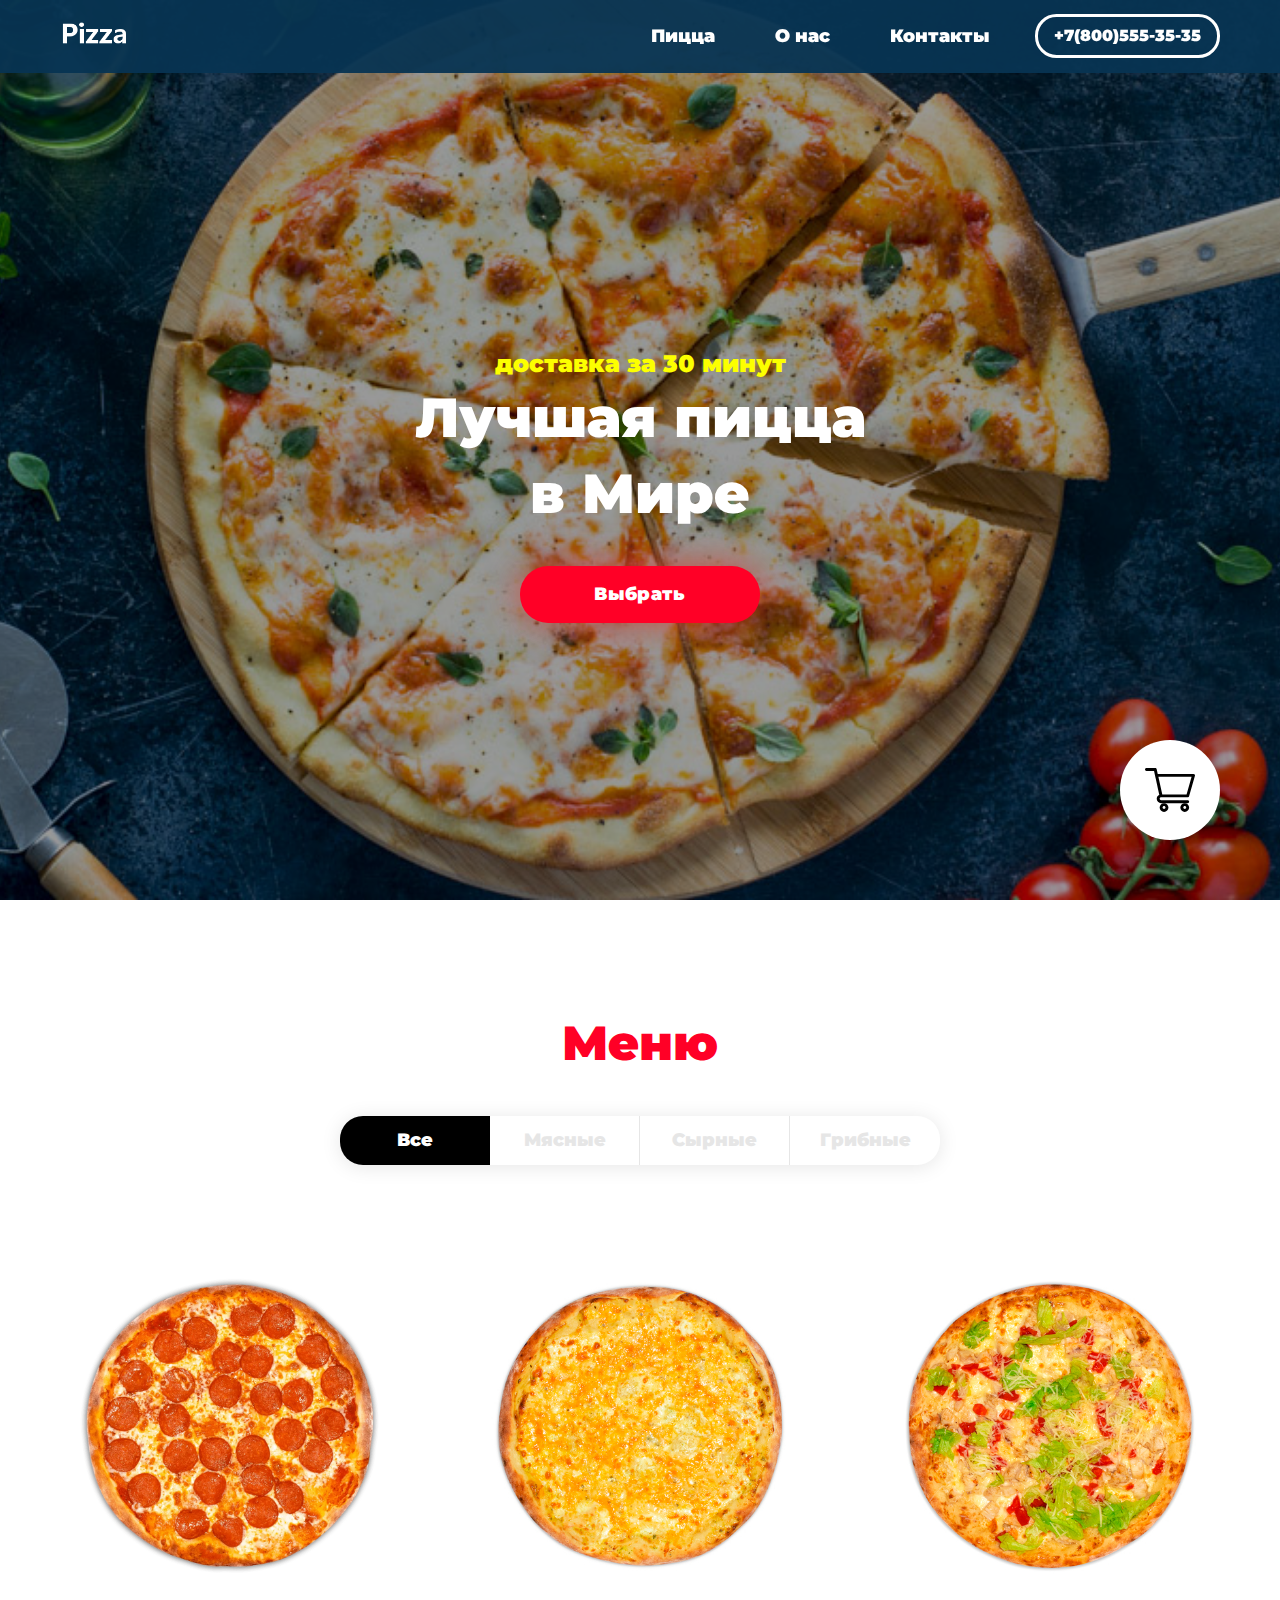
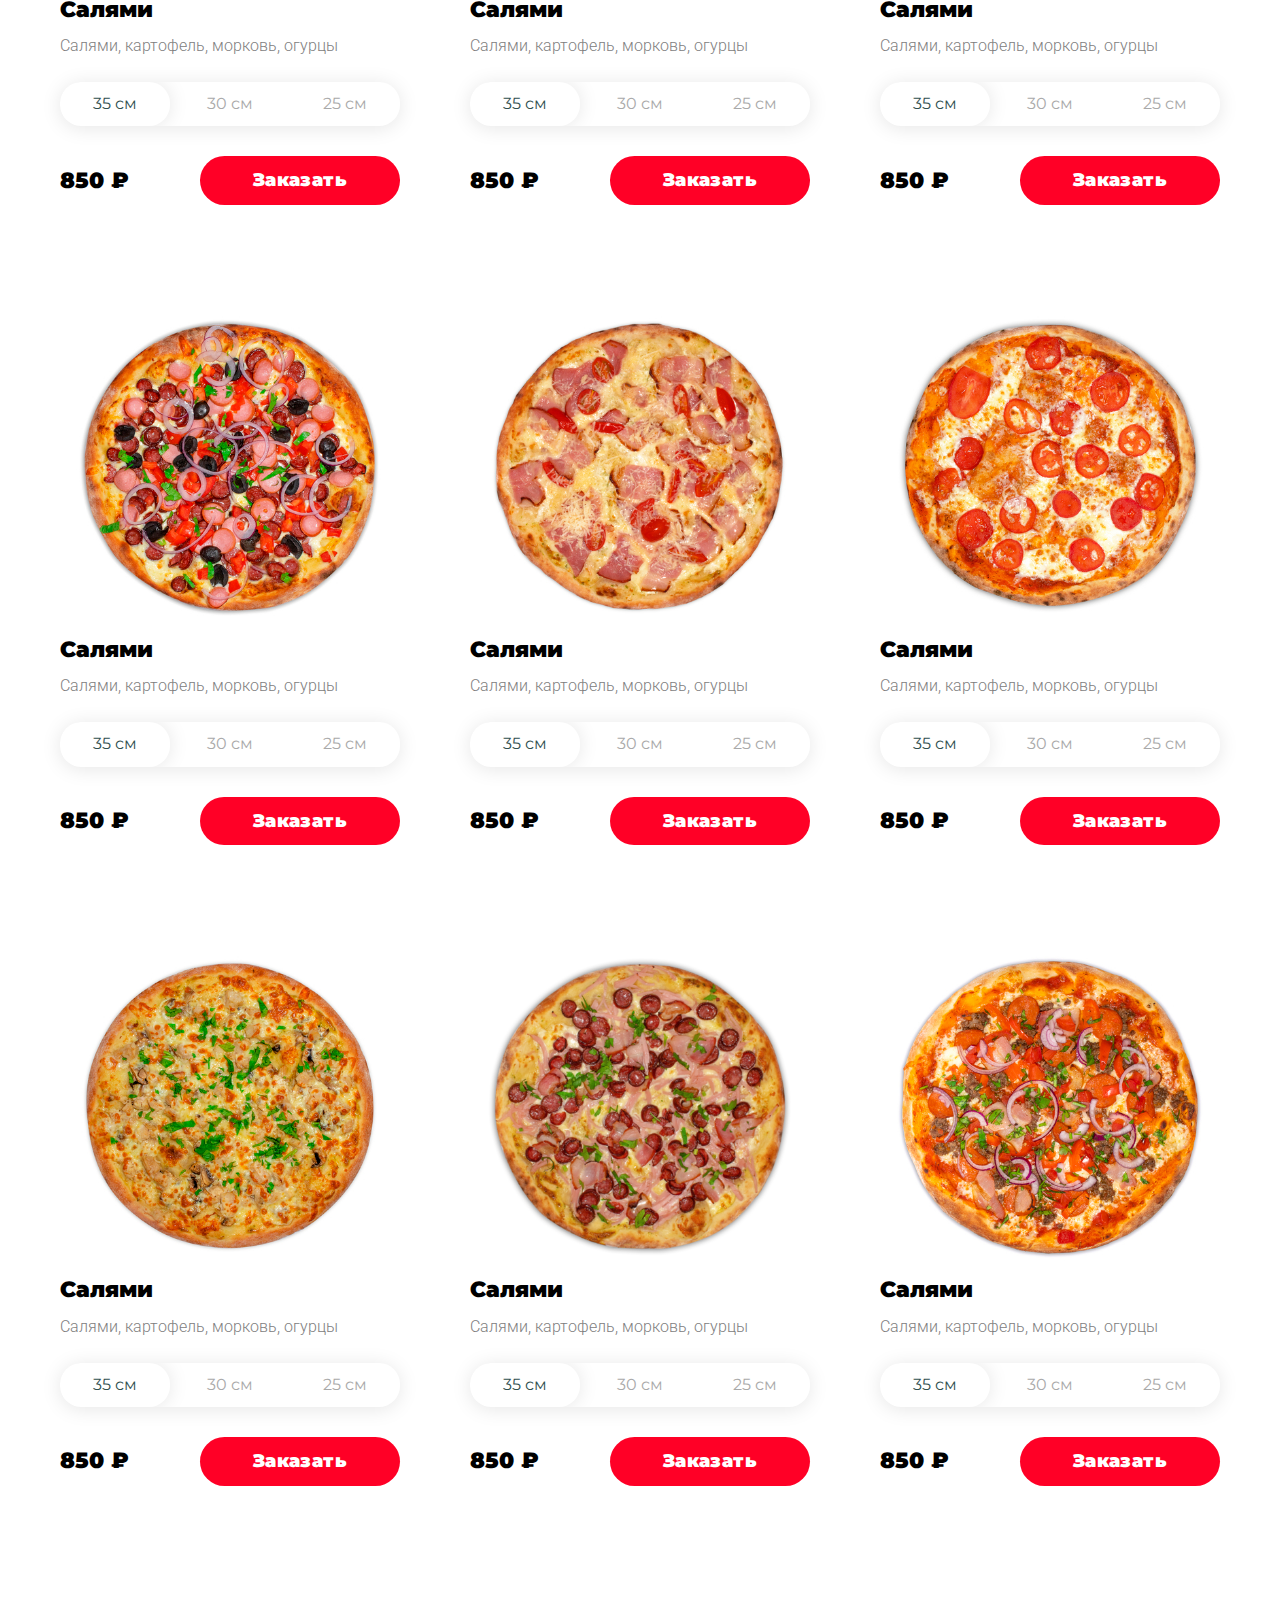
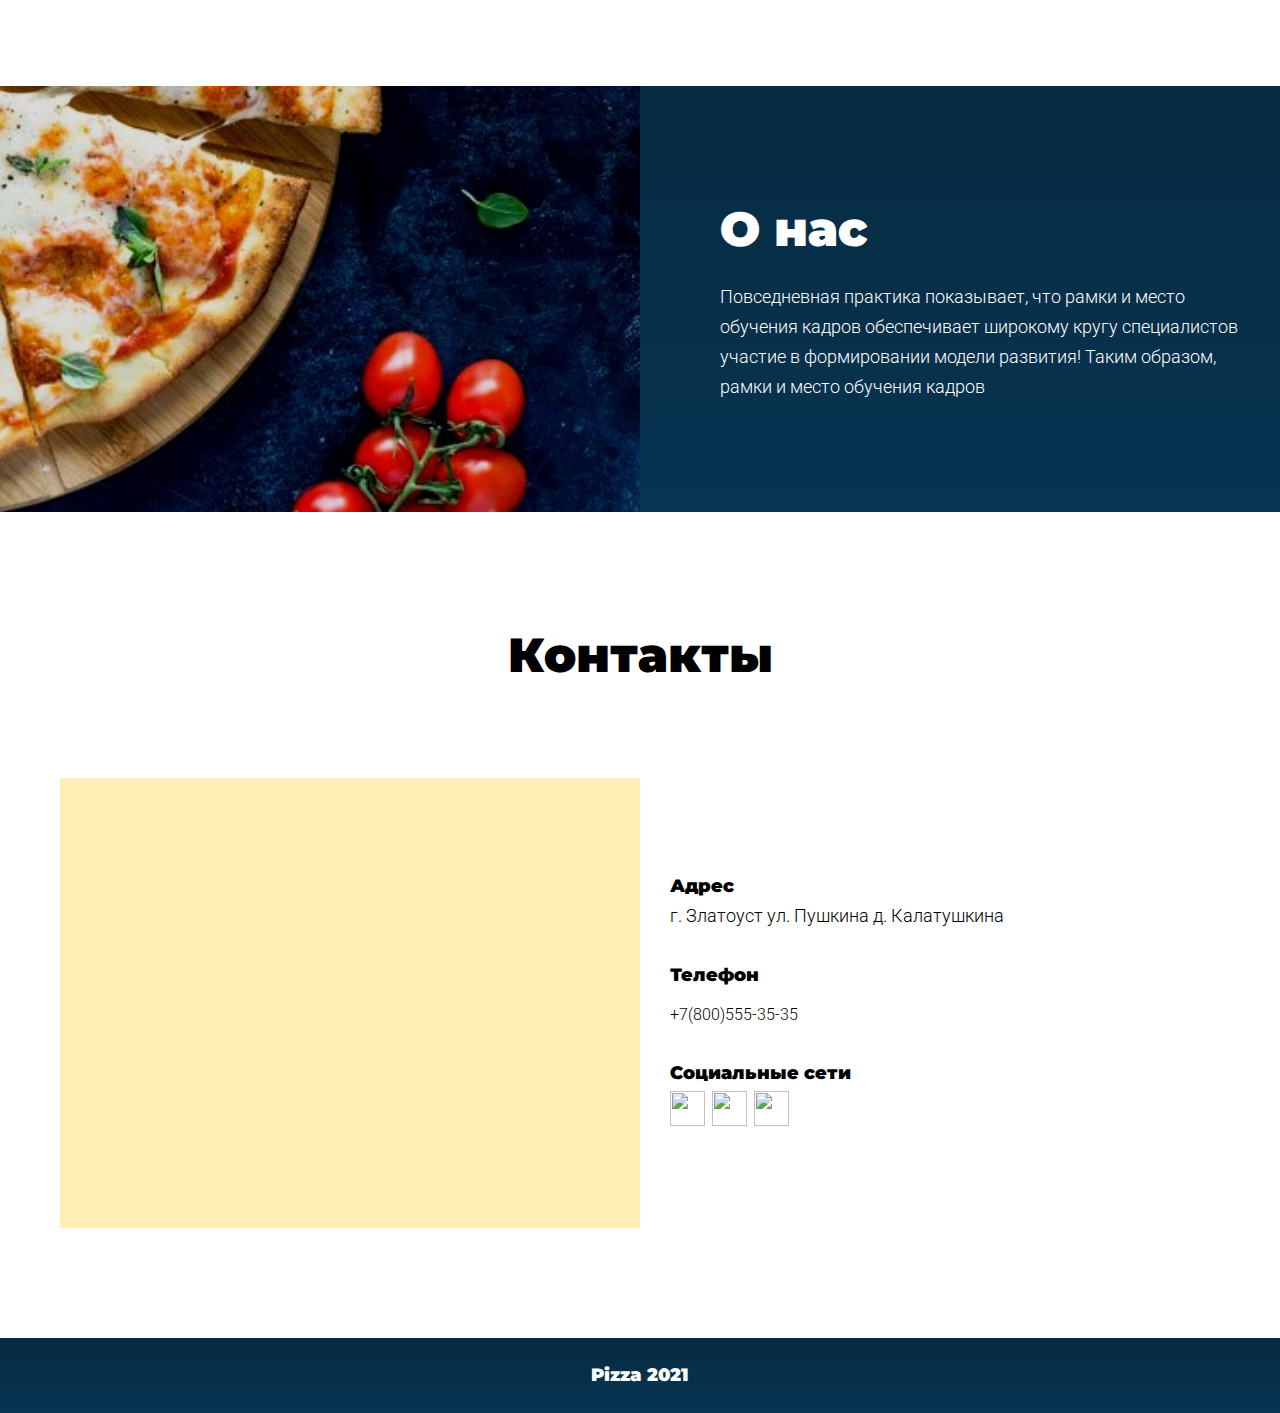
==== commit 49745289: "First version of Shopping Backet" ====
--- a/project/index.html
+++ b/project/index.html
@@ -114,7 +114,7 @@
                                     <span class="product__price-value">850</span>
                                     <span class="product__currently">&#8381</span>                   
                                 </div>
-                            <button type="button" class="btn product__btn" data-popup="popup-order">Заказать</button>
+                            <button type="button" class="btn product__btn">Заказать</button>
                             </div>
                         </footer>
                     </div>
@@ -137,7 +137,7 @@
                                     <span class="product__price-value">850</span>
                                     <span class="product__currently">&#8381</span>                   
                                 </div>
-                                <button type="button" class="btn product__btn" data-popup="popup-order">Заказать</button>
+                                <button type="button" class="btn product__btn">Заказать</button>
                             </div>
                         </footer>
                     </div>
@@ -160,7 +160,7 @@
                                     <span class="product__price-value">850</span>
                                     <span class="product__currently">&#8381</span>                   
                                 </div>
-                                <button type="button" class="btn product__btn" data-popup="popup-order">Заказать</button>
+                                <button type="button" class="btn product__btn">Заказать</button>
                             </div>
                         </footer>
                     </div>
@@ -183,7 +183,7 @@
                                     <span class="product__price-value">850</span>
                                     <span class="product__currently">&#8381</span>                   
                                 </div>
-                                <button type="button" class="btn product__btn" data-popup="popup-order">Заказать</button>
+                                <button type="button" class="btn product__btn">Заказать</button>
                             </div>
                         </footer>
                     </div>
@@ -206,7 +206,7 @@
                                     <span class="product__price-value">850</span>
                                     <span class="product__currently">&#8381</span>                   
                                 </div>
-                                <button type="button" class="btn product__btn" data-popup="popup-order">Заказать</button>
+                                <button type="button" class="btn product__btn">Заказать</button>
                             </div>
                         </footer>
                     </div>
@@ -229,7 +229,7 @@
                                     <span class="product__price-value">850</span>
                                     <span class="product__currently">&#8381</span>                   
                                 </div>
-                                <button type="button" class="btn product__btn" data-popup="popup-order">Заказать</button>
+                                <button type="button" class="btn product__btn">Заказать</button>
                             </div>
                         </footer>
                     </div>
@@ -252,7 +252,7 @@
                                     <span class="product__price-value">850</span>
                                     <span class="product__currently">&#8381</span>                   
                                 </div>
-                                <button type="button" class="btn product__btn" data-popup="popup-order">Заказать</button>
+                                <button type="button" class="btn product__btn" >Заказать</button>
                             </div>
                         </footer>
                     </div>
@@ -275,7 +275,7 @@
                                     <span class="product__price-value">850</span>
                                     <span class="product__currently">&#8381</span>                   
                                 </div>
-                                <button type="button" class="btn product__btn" data-popup="popup-order">Заказать</button>
+                                <button type="button" class="btn product__btn" >Заказать</button>
                             </div>
                         </footer>
                     </div>
@@ -298,7 +298,7 @@
                                     <span class="product__price-value">850</span>
                                     <span class="product__currently">&#8381</span>                   
                                 </div>
-                                <button type="button" class="btn product__btn" data-popup="popup-order">Заказать</button>
+                                <button type="button" class="btn product__btn">Заказать</button>
                             </div>
                         </footer>
                     </div>
@@ -369,6 +369,15 @@
         </div>
     </section>
     <!--section-contact-->
+
+    <button class="cart-btn" data-popup="popup-order">
+       <!-- <span class="cart-btn__counter">0</span>-->
+        <svg class="cart-btn__icon" viewBox="0 -31 512.00026 512" xmlns="http://www.w3.org/2000/svg">
+          <path d="m164.960938 300.003906h.023437c.019531 0 .039063-.003906.058594-.003906h271.957031c6.695312 0 12.582031-4.441406 14.421875-10.878906l60-210c1.292969-4.527344.386719-9.394532-2.445313-13.152344-2.835937-3.757812-7.269531-5.96875-11.976562-5.96875h-366.632812l-10.722657-48.253906c-1.527343-6.863282-7.613281-11.746094-14.644531-11.746094h-90c-8.285156 0-15 6.714844-15 15s6.714844 15 15 15h77.96875c1.898438 8.550781 51.3125 230.917969 54.15625 243.710938-15.941406 6.929687-27.125 22.824218-27.125 41.289062 0 24.8125 20.1875 45 45 45h272c8.285156 0 15-6.714844 15-15s-6.714844-15-15-15h-272c-8.269531 0-15-6.730469-15-15 0-8.257812 6.707031-14.976562 14.960938-14.996094zm312.152343-210.003906-51.429687 180h-248.652344l-40-180zm0 0" />
+          <path d="m150 405c0 24.8125 20.1875 45 45 45s45-20.1875 45-45-20.1875-45-45-45-45 20.1875-45 45zm45-15c8.269531 0 15 6.730469 15 15s-6.730469 15-15 15-15-6.730469-15-15 6.730469-15 15-15zm0 0" />
+          <path d="m362 405c0 24.8125 20.1875 45 45 45s45-20.1875 45-45-20.1875-45-45-45-45 20.1875-45 45zm45-15c8.269531 0 15 6.730469 15 15s-6.730469 15-15 15-15-6.730469-15-15 6.730469-15 15-15zm0 0" />
+        </svg>
+      </button>
 
     <!--footer-page-->
     <footer class="footer-page">
@@ -424,42 +433,48 @@
     </div>
     <!--popup-menu-->
 
-
-
-    <!--popup-order-->
-    <div class="popup popup-order" >
+    <!-- popup-order -->
+    <div class="popup popup-order">
         <div class="popup__wrapper">
-            <div class="popup__inner">
-                <div class="popup__content">
-                    <button class="btn-close popup__btn-close popup-close"></button>  
-                    <h2 class="page-title popup__title ">Заполните форму</h2>     
-                    <p class="popup__subtitle popup__subtitle--order">Мы доставим вам горячую пиццу за 30 минут</p>
-                    <div class="order">
-                        <img class="order__img" src="../project/img/section-catalog/1.png" alt="" >
-                        <h3 class="order__title">
-                            <span class="order-product-title">Салями</span>
-                            <span class="order-product-price">850</span>&#8381;
-                        </h3>
-                        <P class="order__size">35 см</P>
-                        <form class="form">
-                            <input class="order-info-title" type="hidden" name="пицца">
-                            <input class="order-info-price" type="hidden" name="цена">
-                            <input class="order-info-size" type="hidden" name="размер">
-                            <input class="form__input" type="text" name="Имя" placeholder="Имя" required>
-                            <input  class="form__input" type="text" name="Телефон" placeholder="Телефон" required>
-                            <input  class="form__input" type="text" name="Адрес" placeholder="Адрес" required>
-                            <select class="form__input" name="Оплата">
-                                <option value="Оплата наличными">Оплата наличными</option>
-                                <option value="Оплата картой">Оплата картой</option>
-                            </select>
-                            <button  class="btn form__btn" type="submit">Отправить</button>
-                        </form>
-                    </div>
-                </div>
-            </div>
-        </div>
-    </div>
-    <!--popup-order-->
+          <div class="popup__inner">
+            <div class="popup__content">
+              <button class="btn-close popup__btn-close popup-close"></button>
+              <h2 class="page-title">Корзина</h2>
+              <div class="cart">
+                <form class="form cart__form">
+                  <div class="cart__items">
+                  </div>
+                  <div class="order">
+                    <img class="order__img" src="../project/img/section-catalog/1.png" alt="" >
+                    <h3 class="order__title">
+                        <span class="order-product-title">Салями</span>
+                        <span class="order-product-price">850</span>&#8381;
+                    </h3>
+                    <P class="order__size">35 см</P>
+                  <h3 class="order__title">Заполните форму</h3>
+         
+                    <form class="form">
+                    <input class="order-info-title" type="hidden" name="пицца">
+                    <input class="order-info-price" type="hidden" name="цена">
+                    <input class="order-info-size" type="hidden" name="размер">
+                    <input class="form__input" type="text" name="Имя" placeholder="Имя" required>
+                    <input  class="form__input" type="text" name="Телефон" placeholder="Телефон" required>
+                    <input  class="form__input" type="text" name="Адрес" placeholder="Адрес" required>
+                    <select class="form__input" name="Оплата">
+                        <option value="Оплата наличными">Оплата наличными</option>
+                        <option value="Оплата картой">Оплата картой</option>
+                    </select>
+                    <button  class="btn form__btn" type="submit">Отправить</button>
+                </form>
+            </div>
+              </div>
+            </div>
+          </div>
+        </div>
+      </div>
+      <!-- /.popup-order -->
+ 
+
 
      <!--popup-thanks-->
      <div class="popup popup-thanks">
@@ -497,10 +512,10 @@
     <script src="js/popup.js"></script>
     <script src="js/srcollTo.js"></script>
     <script src="js/catalog.js"></script>
-    <script src="js/product.js"></script>
-    <!--<script src="https://api-maps.yandex.ru/2.1/?lang=ru_RU" type="text/javascript"></script>
+    <!--<script src="js/product.js"></script>-->
+    <script src="https://api-maps.yandex.ru/2.1/?lang=ru_RU" type="text/javascript"></script>
     <script src="js/map.js"></script>
-    -->
+    <script src="js/cart.js"></script>
     <!--scripts-->
 </body>
 </html>--- a/project/css/components.css
+++ b/project/css/components.css
@@ -69,8 +69,8 @@
 }
 
 .phone__item:hover {
-  background: black;
-  color: white;
+  background: white;
+  color: rgba(7, 52, 82, 1);
 }
 
 .phone__item--accent:hover {
@@ -498,6 +498,65 @@
 
 /*btn-close end*/
 
+/* cart-btn start */
+.cart-btn {
+  position: fixed;
+  bottom: 60px;
+  right: 60px;
+  background: #fff;
+  width: 100px;
+  height: 100px;
+  border: 0;
+  border-radius: 50%;
+  cursor: pointer;
+  box-shadow: 0 -2px 20px rgba(0, 0, 0, 0.15);
+  z-index: 5;
+  transition: transform 0.2s, opacity 0.2s;
+  padding: 0;
+}
+
+.cart-btn:hover {
+  transform: scale(1.1);
+}
+
+.cart-btn:active {
+  opacity: 0.6;
+  transform: scale(1);
+}
+
+.cart-btn:hover .cart-btn__icon {
+  fill: #ff0026;
+}
+
+.cart-btn__counter {
+  position: absolute;
+  top: 0;
+  right: 0;
+  transform: translate(0px, -10px);
+  background: #ff0026;
+  min-width: 35px;
+  height: 35px;
+  padding: 5px;
+  border-radius: 50%;
+  display: flex;
+  justify-content: center;
+  align-items: center;
+  color: #fff;
+  font-weight: 900;
+  font-family: 'Montserrat', sans-serif;
+  letter-spacing: 0.05em;
+}
+
+.cart-btn__icon {
+  position: absolute;
+  top: 50%;
+  left: 50%;
+  transform: translate(-50%, -50%);
+  width: 50px;
+  height: 50px;
+  transition: fill 0.2s;
+}
+
 /*mobile-menu start*/
 
 .mobile-menu {
--- a/project/css/popup.css
+++ b/project/css/popup.css
@@ -102,3 +102,17 @@
     max-width: 260px;
   }
 }
+
+/* popup-order start */
+.popup-order .popup__content {
+  padding-left: 80px;
+  padding-right: 80px;
+}
+
+@media (max-width: 576px) {
+  .popup-order .popup__content {
+    padding-left: 30px;
+    padding-right: 20px;
+  }
+}
+/* popup-order end */
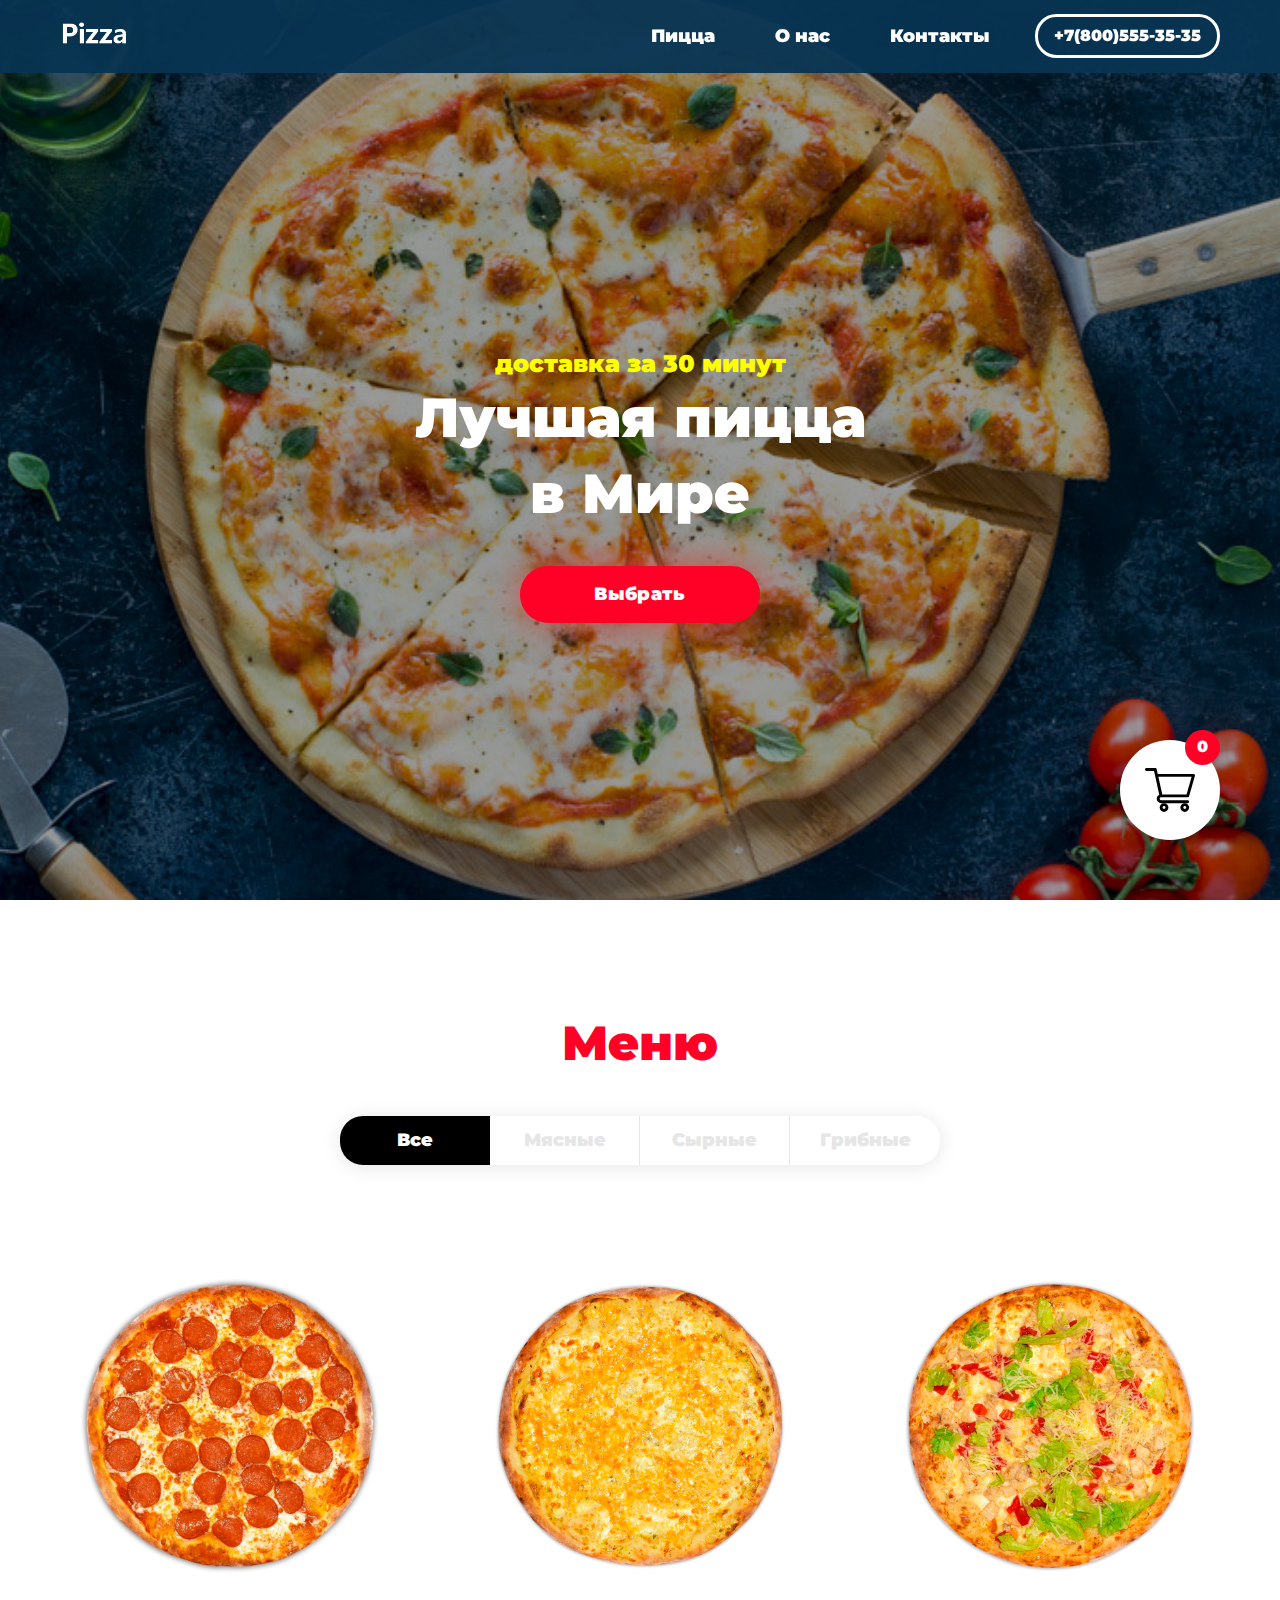
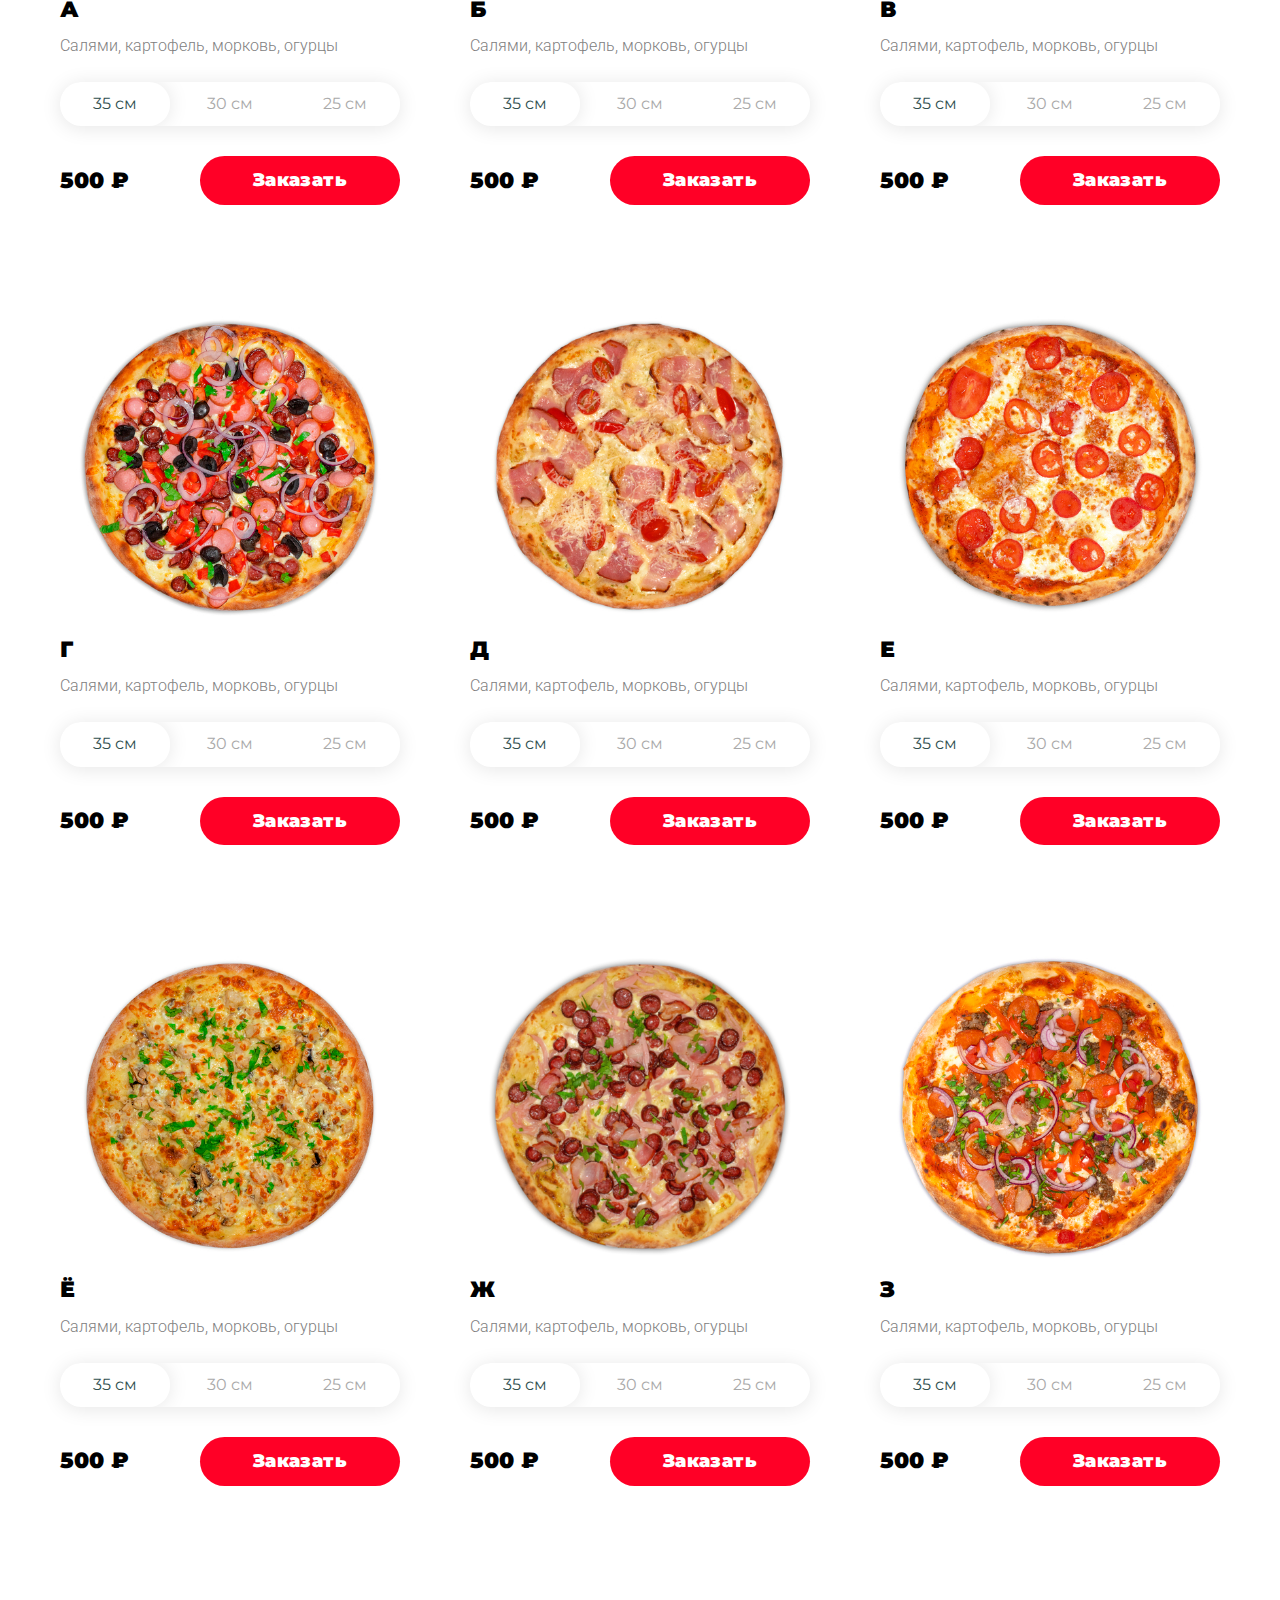
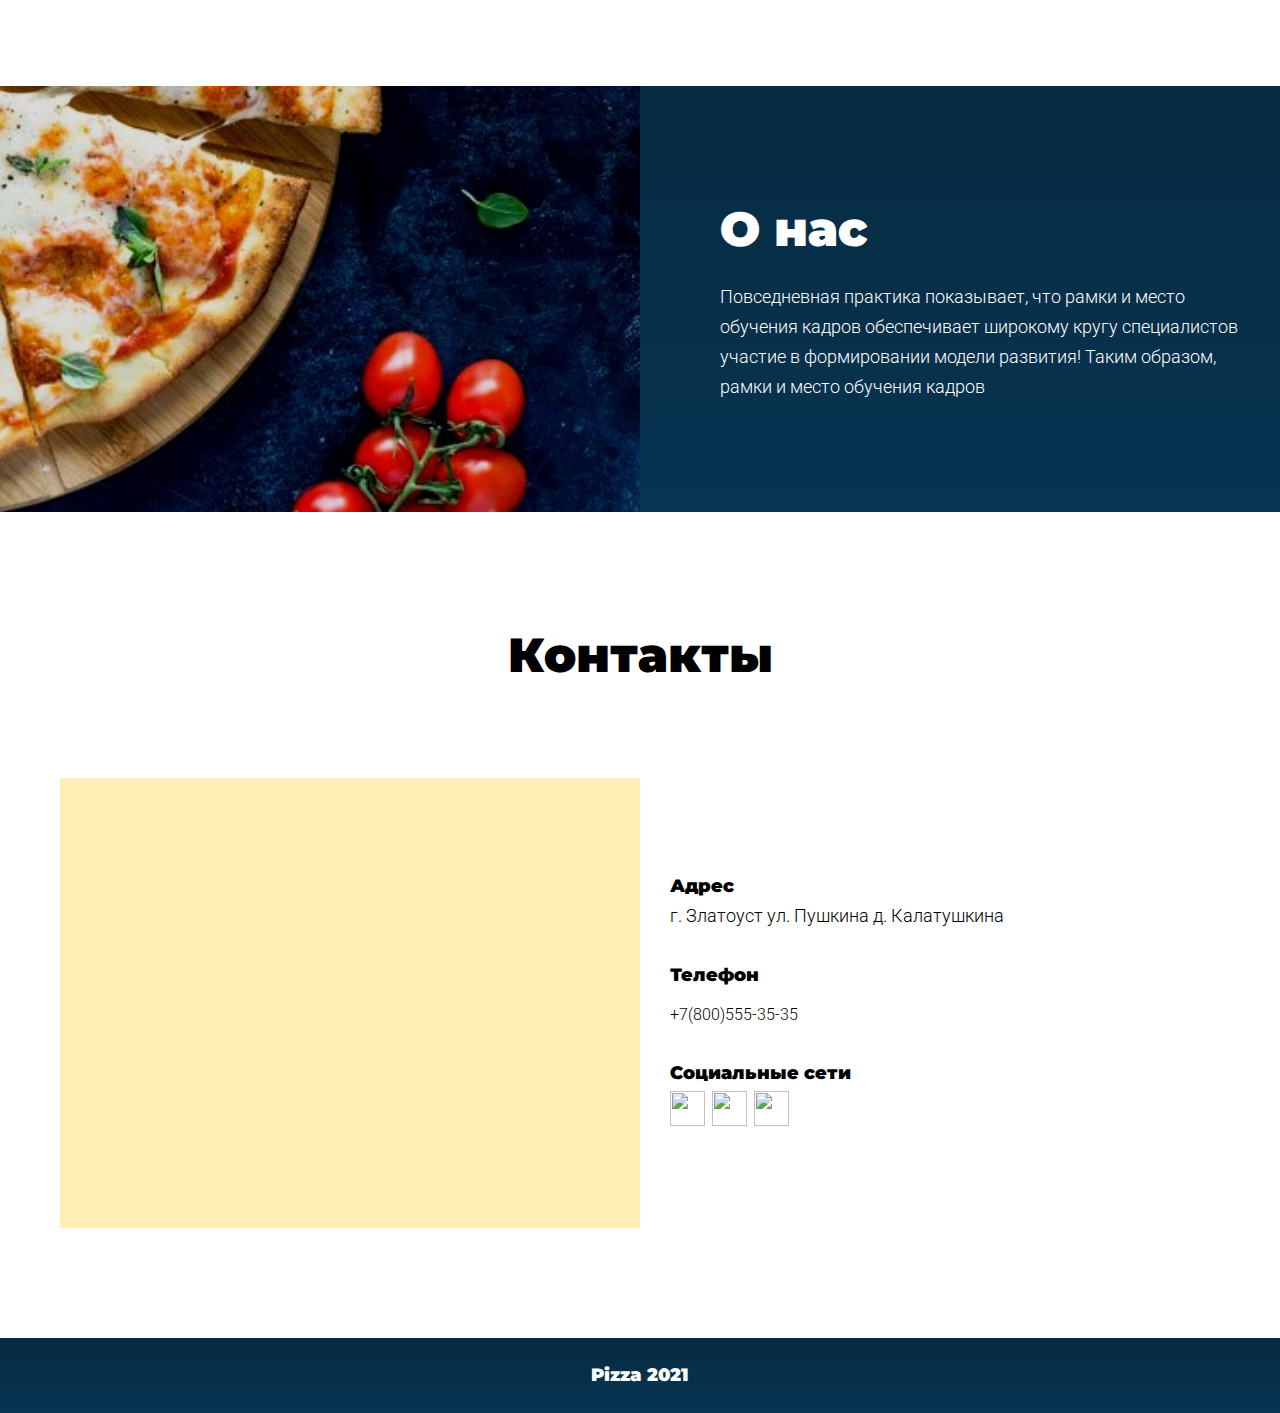
==== commit f5cceec7: "Shopping Cart" ====
--- a/project/index.html
+++ b/project/index.html
@@ -95,210 +95,210 @@
                     </nav>
             </header>
 
-            <div class="catalog">
+            <div class="catalog js-catalog">
                 <div class="catalog__item" data-category="meat">
-                    <div class="product catalog__product">
+                    <div class="product catalog__product js-product" data-product-price="900" data-product-name="А" data-product-attribute="35 см" data-product-src="../project/img/section-catalog/1.png">
                         <img  src="../project/img/section-catalog/1.png" alt="" class="product__img">
                         <div class="product__content">
-                            <h3 class="product__title">Салями</h3>
-                            <p class="product__discription">Салями, картофель, морковь, огурцы</p>
-                        </div>
-                        <footer class="product__footer">
-                            <div class="product__sizes">
-                                <button class="product__size is-active" type="button">35 см</button>
-                                <button class="product__size" type="button">30 см</button>
-                                <button class="product__size" type="button">25 см</button>
-                            </div>
-                            <div class="product__bottom">
-                                <div class="product__price">
-                                    <span class="product__price-value">850</span>
-                                    <span class="product__currently">&#8381</span>                   
-                                </div>
-                            <button type="button" class="btn product__btn">Заказать</button>
+                            <h3 class="product__title">А</h3>
+                            <p class="product__discription">Салями, картофель, морковь, огурцы</p>
+                        </div>
+                        <footer class="product__footer">
+                            <div class="product__sizes">
+                                <button data-product-attribute-price="500" data-product-attribute-value="35 см" class="product__size js-btn-product-attribute is-active"  type="button">35 см</button>
+                                <button data-product-attribute-price="700" data-product-attribute-value="30 см" class="product__size js-btn-product-attribute" type="button">30 см</button>
+                                <button data-product-attribute-price="900" data-product-attribute-value="25 см" class="product__size js-btn-product-attribute" type="button">25 см</button>
+                            </div>
+                            <div class="product__bottom">
+                                <div class="product__price">
+                                    <span class="product__price-value js-product-price-value">500</span>
+                                    <span class="product__currently">&#8381</span>                   
+                                </div>
+                                <button type="button" class="btn product__btn js-btn-add-to-cart">Заказать</button>
                             </div>
                         </footer>
                     </div>
                 </div>
                 <div class="catalog__item" data-category="cheese">
-                    <div class="product catalog__product">
+                    <div class="product catalog__product js-product" data-product-price="900" data-product-name="Б" data-product-attribute="35 см" data-product-src="../project/img/section-catalog/2.png">
                         <img  src="../project/img/section-catalog/2.png" alt="" class="product__img">
                         <div class="product__content">
-                            <h3 class="product__title">Салями</h3>
-                            <p class="product__discription">Салями, картофель, морковь, огурцы</p>
-                        </div>
-                        <footer class="product__footer">
-                            <div class="product__sizes">
-                                <button class="product__size is-active" type="button">35 см</button>
-                                <button class="product__size" type="button">30 см</button>
-                                <button class="product__size" type="button">25 см</button>
-                            </div>
-                            <div class="product__bottom">
-                                <div class="product__price">
-                                    <span class="product__price-value">850</span>
-                                    <span class="product__currently">&#8381</span>                   
-                                </div>
-                                <button type="button" class="btn product__btn">Заказать</button>
+                            <h3 class="product__title">Б</h3>
+                            <p class="product__discription">Салями, картофель, морковь, огурцы</p>
+                        </div>
+                        <footer class="product__footer">
+                            <div class="product__sizes">
+                                <button data-product-attribute-price="500" data-product-attribute-value="35 см" class="product__size js-btn-product-attribute is-active"  type="button">35 см</button>
+                                <button data-product-attribute-price="700" data-product-attribute-value="30 см" class="product__size js-btn-product-attribute" type="button">30 см</button>
+                                <button data-product-attribute-price="900" data-product-attribute-value="25 см" class="product__size js-btn-product-attribute" type="button">25 см</button>
+                            </div>
+                            <div class="product__bottom">
+                                <div class="product__price">
+                                    <span class="product__price-value js-product-price-value">500</span>
+                                    <span class="product__currently">&#8381</span>                   
+                                </div>
+                                <button type="button" class="btn product__btn js-btn-add-to-cart">Заказать</button>
                             </div>
                         </footer>
                     </div>
                 </div>
                 <div class="catalog__item" data-category="cheese">
-                    <div class="product catalog__product">
+                    <div class="product catalog__product js-product" data-product-price="900" data-product-name="В" data-product-attribute="35 см" data-product-src="../project/img/section-catalog/3.png">
                         <img  src="../project/img/section-catalog/3.png" alt="" class="product__img">
                         <div class="product__content">
-                            <h3 class="product__title">Салями</h3>
-                            <p class="product__discription">Салями, картофель, морковь, огурцы</p>
-                        </div>
-                        <footer class="product__footer">
-                            <div class="product__sizes">
-                                <button class="product__size is-active" type="button">35 см</button>
-                                <button class="product__size" type="button">30 см</button>
-                                <button class="product__size" type="button">25 см</button>
-                            </div>
-                            <div class="product__bottom">
-                                <div class="product__price">
-                                    <span class="product__price-value">850</span>
-                                    <span class="product__currently">&#8381</span>                   
-                                </div>
-                                <button type="button" class="btn product__btn">Заказать</button>
+                            <h3 class="product__title">В</h3>
+                            <p class="product__discription">Салями, картофель, морковь, огурцы</p>
+                        </div>
+                        <footer class="product__footer">
+                            <div class="product__sizes">
+                                <button data-product-attribute-price="500" data-product-attribute-value="35 см" class="product__size js-btn-product-attribute is-active"  type="button">35 см</button>
+                                <button data-product-attribute-price="700" data-product-attribute-value="30 см" class="product__size js-btn-product-attribute" type="button">30 см</button>
+                                <button data-product-attribute-price="900" data-product-attribute-value="25 см" class="product__size js-btn-product-attribute" type="button">25 см</button>
+                            </div>
+                            <div class="product__bottom">
+                                <div class="product__price">
+                                    <span class="product__price-value js-product-price-value">500</span>
+                                    <span class="product__currently">&#8381</span>                   
+                                </div>
+                                <button type="button" class="btn product__btn js-btn-add-to-cart">Заказать</button>
                             </div>
                         </footer>
                     </div>
                 </div>
                 <div class="catalog__item" data-category="meat">
-                    <div class="product catalog__product">
+                    <div class="product catalog__product js-product" data-product-price="900" data-product-name="Г" data-product-attribute="35 см" data-product-src="../project/img/section-catalog/4.png">
                         <img  src="../project/img/section-catalog/4.png" alt="" class="product__img">
                         <div class="product__content">
-                            <h3 class="product__title">Салями</h3>
-                            <p class="product__discription">Салями, картофель, морковь, огурцы</p>
-                        </div>
-                        <footer class="product__footer">
-                            <div class="product__sizes">
-                                <button class="product__size is-active" type="button">35 см</button>
-                                <button class="product__size" type="button">30 см</button>
-                                <button class="product__size" type="button">25 см</button>
-                            </div>
-                            <div class="product__bottom">
-                                <div class="product__price">
-                                    <span class="product__price-value">850</span>
-                                    <span class="product__currently">&#8381</span>                   
-                                </div>
-                                <button type="button" class="btn product__btn">Заказать</button>
+                            <h3 class="product__title">Г</h3>
+                            <p class="product__discription">Салями, картофель, морковь, огурцы</p>
+                        </div>
+                        <footer class="product__footer">
+                            <div class="product__sizes">
+                                <button data-product-attribute-price="500" data-product-attribute-value="35 см" class="product__size js-btn-product-attribute is-active"  type="button">35 см</button>
+                                <button data-product-attribute-price="700" data-product-attribute-value="30 см" class="product__size js-btn-product-attribute" type="button">30 см</button>
+                                <button data-product-attribute-price="900" data-product-attribute-value="25 см" class="product__size js-btn-product-attribute" type="button">25 см</button>
+                            </div>
+                            <div class="product__bottom">
+                                <div class="product__price">
+                                    <span class="product__price-value js-product-price-value">500</span>
+                                    <span class="product__currently">&#8381</span>                   
+                                </div>
+                                <button type="button" class="btn product__btn js-btn-add-to-cart">Заказать</button>
                             </div>
                         </footer>
                     </div>
                 </div>
                 <div class="catalog__item" data-category="mushrooms">
-                    <div class="product catalog__product">
+                    <div class="product catalog__product js-product" data-product-price="900" data-product-name="Д" data-product-attribute="35 см" data-product-src="../project/img/section-catalog/5.png">
                         <img  src="../project/img/section-catalog/5.png" alt="" class="product__img">
                         <div class="product__content">
-                            <h3 class="product__title">Салями</h3>
-                            <p class="product__discription">Салями, картофель, морковь, огурцы</p>
-                        </div>
-                        <footer class="product__footer">
-                            <div class="product__sizes">
-                                <button class="product__size is-active" type="button">35 см</button>
-                                <button class="product__size" type="button">30 см</button>
-                                <button class="product__size" type="button">25 см</button>
-                            </div>
-                            <div class="product__bottom">
-                                <div class="product__price">
-                                    <span class="product__price-value">850</span>
-                                    <span class="product__currently">&#8381</span>                   
-                                </div>
-                                <button type="button" class="btn product__btn">Заказать</button>
+                            <h3 class="product__title">Д</h3>
+                            <p class="product__discription">Салями, картофель, морковь, огурцы</p>
+                        </div>
+                        <footer class="product__footer">
+                            <div class="product__sizes">
+                                <button data-product-attribute-price="500" data-product-attribute-value="35 см" class="product__size js-btn-product-attribute is-active"  type="button">35 см</button>
+                                <button data-product-attribute-price="700" data-product-attribute-value="30 см" class="product__size js-btn-product-attribute" type="button">30 см</button>
+                                <button data-product-attribute-price="900" data-product-attribute-value="25 см" class="product__size js-btn-product-attribute" type="button">25 см</button>
+                            </div>
+                            <div class="product__bottom">
+                                <div class="product__price">
+                                    <span class="product__price-value js-product-price-value">500</span>
+                                    <span class="product__currently">&#8381</span>                   
+                                </div>
+                                <button type="button" class="btn product__btn js-btn-add-to-cart">Заказать</button>
                             </div>
                         </footer>
                     </div>
                 </div>
                 <div class="catalog__item" data-category="meat">
-                    <div class="product catalog__product">
+                    <div class="product catalog__product js-product" data-product-price="900" data-product-name="Е" data-product-attribute="35 см" data-product-src="../project/img/section-catalog/6.png">
                         <img  src="../project/img/section-catalog/6.png" alt="" class="product__img">
                         <div class="product__content">
-                            <h3 class="product__title">Салями</h3>
-                            <p class="product__discription">Салями, картофель, морковь, огурцы</p>
-                        </div>
-                        <footer class="product__footer">
-                            <div class="product__sizes">
-                                <button class="product__size is-active" type="button">35 см</button>
-                                <button class="product__size" type="button">30 см</button>
-                                <button class="product__size" type="button">25 см</button>
-                            </div>
-                            <div class="product__bottom">
-                                <div class="product__price">
-                                    <span class="product__price-value">850</span>
-                                    <span class="product__currently">&#8381</span>                   
-                                </div>
-                                <button type="button" class="btn product__btn">Заказать</button>
+                            <h3 class="product__title">Е</h3>
+                            <p class="product__discription">Салями, картофель, морковь, огурцы</p>
+                        </div>
+                        <footer class="product__footer">
+                            <div class="product__sizes">
+                                <button data-product-attribute-price="500" data-product-attribute-value="35 см" class="product__size js-btn-product-attribute is-active"  type="button">35 см</button>
+                                <button data-product-attribute-price="700" data-product-attribute-value="30 см" class="product__size js-btn-product-attribute" type="button">30 см</button>
+                                <button data-product-attribute-price="900" data-product-attribute-value="25 см" class="product__size js-btn-product-attribute" type="button">25 см</button>
+                            </div>
+                            <div class="product__bottom">
+                                <div class="product__price">
+                                    <span class="product__price-value js-product-price-value">500</span>
+                                    <span class="product__currently">&#8381</span>                   
+                                </div>
+                                <button type="button" class="btn product__btn js-btn-add-to-cart">Заказать</button>
                             </div>
                         </footer>
                     </div>
                 </div>
                 <div class="catalog__item" data-category="mushrooms">
-                    <div class="product catalog__product">
+                    <div class="product catalog__product js-product" data-product-price="900" data-product-name="Ё" data-product-attribute="35 см" data-product-src="../project/img/section-catalog/7.png">
                         <img  src="../project/img/section-catalog/7.png" alt="" class="product__img">
                         <div class="product__content">
-                            <h3 class="product__title">Салями</h3>
-                            <p class="product__discription">Салями, картофель, морковь, огурцы</p>
-                        </div>
-                        <footer class="product__footer">
-                            <div class="product__sizes">
-                                <button class="product__size is-active" type="button">35 см</button>
-                                <button class="product__size" type="button">30 см</button>
-                                <button class="product__size" type="button">25 см</button>
-                            </div>
-                            <div class="product__bottom">
-                                <div class="product__price">
-                                    <span class="product__price-value">850</span>
-                                    <span class="product__currently">&#8381</span>                   
-                                </div>
-                                <button type="button" class="btn product__btn" >Заказать</button>
+                            <h3 class="product__title">Ё</h3>
+                            <p class="product__discription">Салями, картофель, морковь, огурцы</p>
+                        </div>
+                        <footer class="product__footer">
+                            <div class="product__sizes">
+                                <button data-product-attribute-price="500" data-product-attribute-value="35 см" class="product__size js-btn-product-attribute is-active"  type="button">35 см</button>
+                                <button data-product-attribute-price="700" data-product-attribute-value="30 см" class="product__size js-btn-product-attribute" type="button">30 см</button>
+                                <button data-product-attribute-price="900" data-product-attribute-value="25 см" class="product__size js-btn-product-attribute" type="button">25 см</button>
+                            </div>
+                            <div class="product__bottom">
+                                <div class="product__price">
+                                    <span class="product__price-value js-product-price-value">500</span>
+                                    <span class="product__currently">&#8381</span>                   
+                                </div>
+                                <button type="button" class="btn product__btn js-btn-add-to-cart">Заказать</button>
                             </div>
                         </footer>
                     </div>
                 </div>
                 <div class="catalog__item" data-category="cheese">
-                    <div class="product catalog__product">
+                    <div class="product catalog__product js-product" data-product-price="900" data-product-name="Ж" data-product-attribute="35 см" data-product-src="../project/img/section-catalog/8.png">
                         <img  src="../project/img/section-catalog/8.png" alt="" class="product__img">
                         <div class="product__content">
-                            <h3 class="product__title">Салями</h3>
-                            <p class="product__discription">Салями, картофель, морковь, огурцы</p>
-                        </div>
-                        <footer class="product__footer">
-                            <div class="product__sizes">
-                                <button class="product__size is-active" type="button">35 см</button>
-                                <button class="product__size" type="button">30 см</button>
-                                <button class="product__size" type="button">25 см</button>
-                            </div>
-                            <div class="product__bottom">
-                                <div class="product__price">
-                                    <span class="product__price-value">850</span>
-                                    <span class="product__currently">&#8381</span>                   
-                                </div>
-                                <button type="button" class="btn product__btn" >Заказать</button>
+                            <h3 class="product__title">Ж</h3>
+                            <p class="product__discription">Салями, картофель, морковь, огурцы</p>
+                        </div>
+                        <footer class="product__footer">
+                            <div class="product__sizes">
+                                <button data-product-attribute-price="500" data-product-attribute-value="35 см" class="product__size js-btn-product-attribute is-active"  type="button">35 см</button>
+                                <button data-product-attribute-price="700" data-product-attribute-value="30 см" class="product__size js-btn-product-attribute" type="button">30 см</button>
+                                <button data-product-attribute-price="900" data-product-attribute-value="25 см" class="product__size js-btn-product-attribute" type="button">25 см</button>
+                            </div>
+                            <div class="product__bottom">
+                                <div class="product__price">
+                                    <span class="product__price-value js-product-price-value">500</span>
+                                    <span class="product__currently">&#8381</span>                   
+                                </div>
+                                <button type="button" class="btn product__btn js-btn-add-to-cart">Заказать</button>
                             </div>
                         </footer>
                     </div>
                 </div>
                 <div class="catalog__item" data-category="mushrooms">
-                    <div class="product catalog__product">
+                    <div class="product catalog__product js-product" data-product-price="900" data-product-name="З" data-product-attribute="35 см" data-product-src="../project/img/section-catalog/9.png">
                         <img  src="../project/img/section-catalog/9.png" alt="" class="product__img">
                         <div class="product__content">
-                            <h3 class="product__title">Салями</h3>
-                            <p class="product__discription">Салями, картофель, морковь, огурцы</p>
-                        </div>
-                        <footer class="product__footer">
-                            <div class="product__sizes">
-                                <button class="product__size is-active" type="button">35 см</button>
-                                <button class="product__size" type="button">30 см</button>
-                                <button class="product__size" type="button">25 см</button>
-                            </div>
-                            <div class="product__bottom">
-                                <div class="product__price">
-                                    <span class="product__price-value">850</span>
-                                    <span class="product__currently">&#8381</span>                   
-                                </div>
-                                <button type="button" class="btn product__btn">Заказать</button>
+                            <h3 class="product__title">З</h3>
+                            <p class="product__discription">Салями, картофель, морковь, огурцы</p>
+                        </div>
+                        <footer class="product__footer">
+                            <div class="product__sizes">
+                                <button data-product-attribute-price="500" data-product-attribute-value="35 см" class="product__size js-btn-product-attribute is-active"  type="button">35 см</button>
+                                <button data-product-attribute-price="700" data-product-attribute-value="30 см" class="product__size js-btn-product-attribute" type="button">30 см</button>
+                                <button data-product-attribute-price="900" data-product-attribute-value="25 см" class="product__size js-btn-product-attribute" type="button">25 см</button>
+                            </div>
+                            <div class="product__bottom">
+                                <div class="product__price">
+                                    <span class="product__price-value js-product-price-value">500</span>
+                                    <span class="product__currently">&#8381</span>                   
+                                </div>
+                                <button type="button" class="btn product__btn js-btn-add-to-cart">Заказать</button>
                             </div>
                         </footer>
                     </div>
@@ -308,8 +308,6 @@
     </div>
     </section>
     <!--section-catalog-->
-
-
 
     <!--section-about-->
     <section class="section section-about">
@@ -371,7 +369,7 @@
     <!--section-contact-->
 
     <button class="cart-btn" data-popup="popup-order">
-       <!-- <span class="cart-btn__counter">0</span>-->
+        <span class="cart-btn__counter js-cart-total-count-items">0</span>
         <svg class="cart-btn__icon" viewBox="0 -31 512.00026 512" xmlns="http://www.w3.org/2000/svg">
           <path d="m164.960938 300.003906h.023437c.019531 0 .039063-.003906.058594-.003906h271.957031c6.695312 0 12.582031-4.441406 14.421875-10.878906l60-210c1.292969-4.527344.386719-9.394532-2.445313-13.152344-2.835937-3.757812-7.269531-5.96875-11.976562-5.96875h-366.632812l-10.722657-48.253906c-1.527343-6.863282-7.613281-11.746094-14.644531-11.746094h-90c-8.285156 0-15 6.714844-15 15s6.714844 15 15 15h77.96875c1.898438 8.550781 51.3125 230.917969 54.15625 243.710938-15.941406 6.929687-27.125 22.824218-27.125 41.289062 0 24.8125 20.1875 45 45 45h272c8.285156 0 15-6.714844 15-15s-6.714844-15-15-15h-272c-8.269531 0-15-6.730469-15-15 0-8.257812 6.707031-14.976562 14.960938-14.996094zm312.152343-210.003906-51.429687 180h-248.652344l-40-180zm0 0" />
           <path d="m150 405c0 24.8125 20.1875 45 45 45s45-20.1875 45-45-20.1875-45-45-45-45 20.1875-45 45zm45-15c8.269531 0 15 6.730469 15 15s-6.730469 15-15 15-15-6.730469-15-15 6.730469-15 15-15zm0 0" />
@@ -434,45 +432,43 @@
     <!--popup-menu-->
 
     <!-- popup-order -->
-    <div class="popup popup-order">
-        <div class="popup__wrapper">
-          <div class="popup__inner">
-            <div class="popup__content">
-              <button class="btn-close popup__btn-close popup-close"></button>
-              <h2 class="page-title">Корзина</h2>
-              <div class="cart">
-                <form class="form cart__form">
-                  <div class="cart__items">
-                  </div>
-                  <div class="order">
-                    <img class="order__img" src="../project/img/section-catalog/1.png" alt="" >
-                    <h3 class="order__title">
-                        <span class="order-product-title">Салями</span>
-                        <span class="order-product-price">850</span>&#8381;
-                    </h3>
-                    <P class="order__size">35 см</P>
-                  <h3 class="order__title">Заполните форму</h3>
-         
-                    <form class="form">
-                    <input class="order-info-title" type="hidden" name="пицца">
-                    <input class="order-info-price" type="hidden" name="цена">
-                    <input class="order-info-size" type="hidden" name="размер">
-                    <input class="form__input" type="text" name="Имя" placeholder="Имя" required>
-                    <input  class="form__input" type="text" name="Телефон" placeholder="Телефон" required>
-                    <input  class="form__input" type="text" name="Адрес" placeholder="Адрес" required>
-                    <select class="form__input" name="Оплата">
-                        <option value="Оплата наличными">Оплата наличными</option>
-                        <option value="Оплата картой">Оплата картой</option>
-                    </select>
-                    <button  class="btn form__btn" type="submit">Отправить</button>
-                </form>
-            </div>
+<div class="popup popup-order">
+    <div class="popup__wrapper">
+      <div class="popup__inner">
+        <div class="popup__content">
+          <button class="btn-close popup__btn-close popup-close"></button>
+          <h2 class="page-title">Корзина</h2>
+          <div class="cart js-cart-wrapper">
+            <form class="form cart__form form-send">
+              <div class="cart__items js-cart">
               </div>
+              <div class="cart__totals">
+                <div>Итого: <span class="cart__bold"><span class="js-cart-total-price"></span> ₽</span></div>
+              </div>
+              <div class="order">
+              <h3 class="order__title">Заполните форму</h3>
+                <div class="form__main">
+                  <input class="form__input" type="text" name="Имя" placeholder="Имя" required="">
+                  <input class="form__input" type="text" name="Телефон" placeholder="Телефон" required="">
+                  <input class="form__input" type="text" name="Адрес" placeholder="Адрес" required="">
+                  <input class="js-cart-total-price-input" type="hidden" name="Общая сумма">
+                  <select class="form__input" name="оплата">
+                    <option value="Оплата наличными">Оплата наличными</option>
+                    <option value="Оплата картой">Оплата картой</option>
+                  </select>
+                  <button class="btn form__btn" type="submit">Отправить</button>
+                </div>
+              </div>
+            </form>
+            <div class="cart__empty">
+              <p class="cart__info">Нет товаров</p>
             </div>
           </div>
         </div>
       </div>
-      <!-- /.popup-order -->
+    </div>
+  </div>
+  <!-- /.popup-order -->
  
 
 
@@ -512,7 +508,7 @@
     <script src="js/popup.js"></script>
     <script src="js/srcollTo.js"></script>
     <script src="js/catalog.js"></script>
-    <!--<script src="js/product.js"></script>-->
+    <script src="js/product.js"></script>
     <script src="https://api-maps.yandex.ru/2.1/?lang=ru_RU" type="text/javascript"></script>
     <script src="js/map.js"></script>
     <script src="js/cart.js"></script>
--- a/project/css/components.css
+++ b/project/css/components.css
@@ -515,6 +515,297 @@
   padding: 0;
 }
 
+.cart-btn__counter {
+  position: absolute;
+  top: 0;
+  right: 0;
+  transform: translate(0, -10px);
+  background: #ffa650;
+  min-width: 35px;
+  height: 35px;
+  padding: 5px;
+  border-radius: 50%;
+  display: flex;
+  justify-content: center;
+  align-items: center;
+  color: #fff;
+  font-weight: 900;
+  font-family: 'Montserrat', sans-serif;
+  letter-spacing: 0.05em;
+}
+
+.cart-btn__icon {
+  position: absolute;
+  top: 50%;
+  left: 50%;
+  transform: translate(-50%, -50%);
+  width: 50px;
+  height: 50px;
+  transition: fill 0.2s;
+}
+
+.cart-btn:hover .cart-btn__icon {
+  fill: #ffa650;
+}
+
+.cart-btn:hover {
+  transform: scale(1.1);
+}
+
+.cart-btn:active {
+  opacity: 0.6;
+  transform: scale(1);
+}
+
+@media (max-width: 576px) {
+  .cart-btn {
+    right: 30px;
+    bottom: 30px;
+    width: 80px;
+    height: 80px;
+  }
+
+  .cart-btn__icon {
+    width: 30px;
+    height: 30px;
+  }
+
+  .cart-btn__counter {
+    font-size: 12px;
+    min-width: 25px;
+    height: 25px;
+    transform: translate(0, -5px);
+  }
+}
+/* cart-btn end */
+
+/* cart start */
+.cart__info {
+  text-align: center;
+  font-size: 24px;
+}
+
+.cart__table {
+  width: 100%;
+}
+
+.cart__empty {
+  display: none;
+}
+
+.js-cart-wrapper.is-empty .cart__empty {
+  display: block;
+}
+
+.js-cart-wrapper.is-empty .cart__form {
+  display: none;
+}
+
+.cart__item {
+  margin-top: 20px;
+}
+
+.cart__totals {
+  text-align: right;
+  margin-top: 20px;
+  margin-bottom: 30px;
+}
+
+.cart__bold {
+  font-weight: 900;
+  font-family: 'Montserrat', sans-serif;
+}
+/* cart end */
+
+/* cart-item start */
+.cart-item {
+  display: flex;
+  align-items: center;
+  justify-content: space-between;
+  border-bottom: 1px solid #ccc;
+  padding-bottom: 5px;
+}
+
+.cart-item__main {
+  display: flex;
+  align-items: center;
+  padding-right: 20px;
+}
+
+.cart-item__end {
+  align-items: center;
+  display: flex;
+}
+
+.cart-item__actions {
+  display: flex;
+  align-items: center;
+}
+
+.cart-item__title {
+  margin: 0;
+  font-weight: 900;
+  font-family: 'Montserrat', sans-serif;
+  font-size: 22px;
+}
+
+.cart-item__img-wrapper {
+  flex-shrink: 0;
+  margin-right: 20px;
+}
+
+.cart-item__start {
+  margin-right: 20px;
+}
+
+.cart-item__img {
+  width: 150px;
+}
+
+.cart-item__attribute {
+  margin: 5px 0 0;
+}
+
+.cart-item__btn {
+  border-radius: 50%;
+  background: none;
+  border: 0;
+  cursor: pointer;
+  text-decoration: none;
+}
+
+.cart-item__btn {
+  border-radius: 50%;
+  background: none;
+  border: 0;
+  cursor: pointer;
+  text-decoration: none;
+  padding: 0;
+  position: relative;
+  display: inline-block;
+  width: 32px;
+  height: 32px;
+  overflow: hidden;
+  border: 2px solid #ff0026;
+  color: #ff0026;
+  font-weight: 900;
+  font-size: 22px;
+  transition: background 0.2s, opacity 0.2s;
+}
+
+.cart-item__btn:active {
+  opacity: 0.5;
+}
+
+.cart-item__btn:hover {
+  background: #ff0026;
+  color: #fff;
+}
+
+.cart-item__btn--remove:hover::before,
+.cart-item__btn--remove:hover::after {
+  background: #fff;
+}
+
+.cart-item__btn--remove::before,
+.cart-item__btn--remove::after {
+  content: '';
+  position: absolute;
+  height: 2px;
+  width: 15px;
+  top: 50%;
+  left: 6px;
+  margin-top: -1px;
+  background: #ff0026;
+  transition: bacgkround 0.2s;
+}
+
+.cart-item__btn--remove::before {
+  transform: rotate(45deg);
+}
+
+.cart-item__btn--remove::after {
+  transform: rotate(-45deg);
+}
+
+.cart-item__quantity {
+  padding: 0 10px;
+  display: inline-block;
+}
+
+.cart-item__price {
+  margin: 0 0 0 15px;
+  min-width: 80px;
+  text-align: right;
+}
+
+@media (max-width: 576px) {
+  .cart-item {
+    flex-direction: column;
+    text-align: center;
+    padding-bottom: 20px;
+  }
+
+  .cart-item__main {
+    padding-right: 0;
+    display: block;
+  }
+
+  .cart-item__start {
+    margin-right: 0;
+    margin-bottom: 10px;
+  }
+
+  .cart-item__end {
+    display: block;
+  }
+
+  .cart-item__actions {
+    margin-bottom: 10px;
+  }
+
+  .cart-item__content {
+    margin-bottom: 10px;
+  }
+
+  .cart-item__price {
+    margin-left: 0;
+    text-align: center;
+    min-width: 0;
+  }
+
+  .cart-item__img-wrapper {
+    margin-right: 0;
+  }
+
+  .cart-item__btn--remove:not(:hover) {
+    border-color: #ccc;
+  }
+
+  .cart-item__btn--remove::before,
+  .cart-item__btn--remove::after {
+    background: #ccc;
+  }
+}
+/* cart-item end */
+
+/* cart-btn start */
+.cart-btn {
+  position: fixed;
+  bottom: 60px;
+  right: 60px;
+  background: #fff;
+  width: 100px;
+  height: 100px;
+  border: 0;
+  border-radius: 50%;
+  cursor: pointer;
+  box-shadow: 0 -2px 20px rgba(0, 0, 0, 0.15);
+  z-index: 5;
+  transition: transform 0.2s, opacity 0.2s;
+  padding: 0;
+}
+
 .cart-btn:hover {
   transform: scale(1.1);
 }
@@ -557,6 +848,28 @@
   transition: fill 0.2s;
 }
 
+@media (max-width: 576px) {
+  .cart-btn {
+    right: 30px;
+    bottom: 30px;
+    width: 80px;
+    height: 80px;
+  }
+
+  .cart-btn__icon {
+    width: 30px;
+    height: 30px;
+  }
+
+  .cart-btn__counter {
+    font-size: 12px;
+    min-width: 25px;
+    height: 25px;
+    transform: translate(0, -5px);
+  }
+}
+/* cart-btn end */
+
 /*mobile-menu start*/
 
 .mobile-menu {
